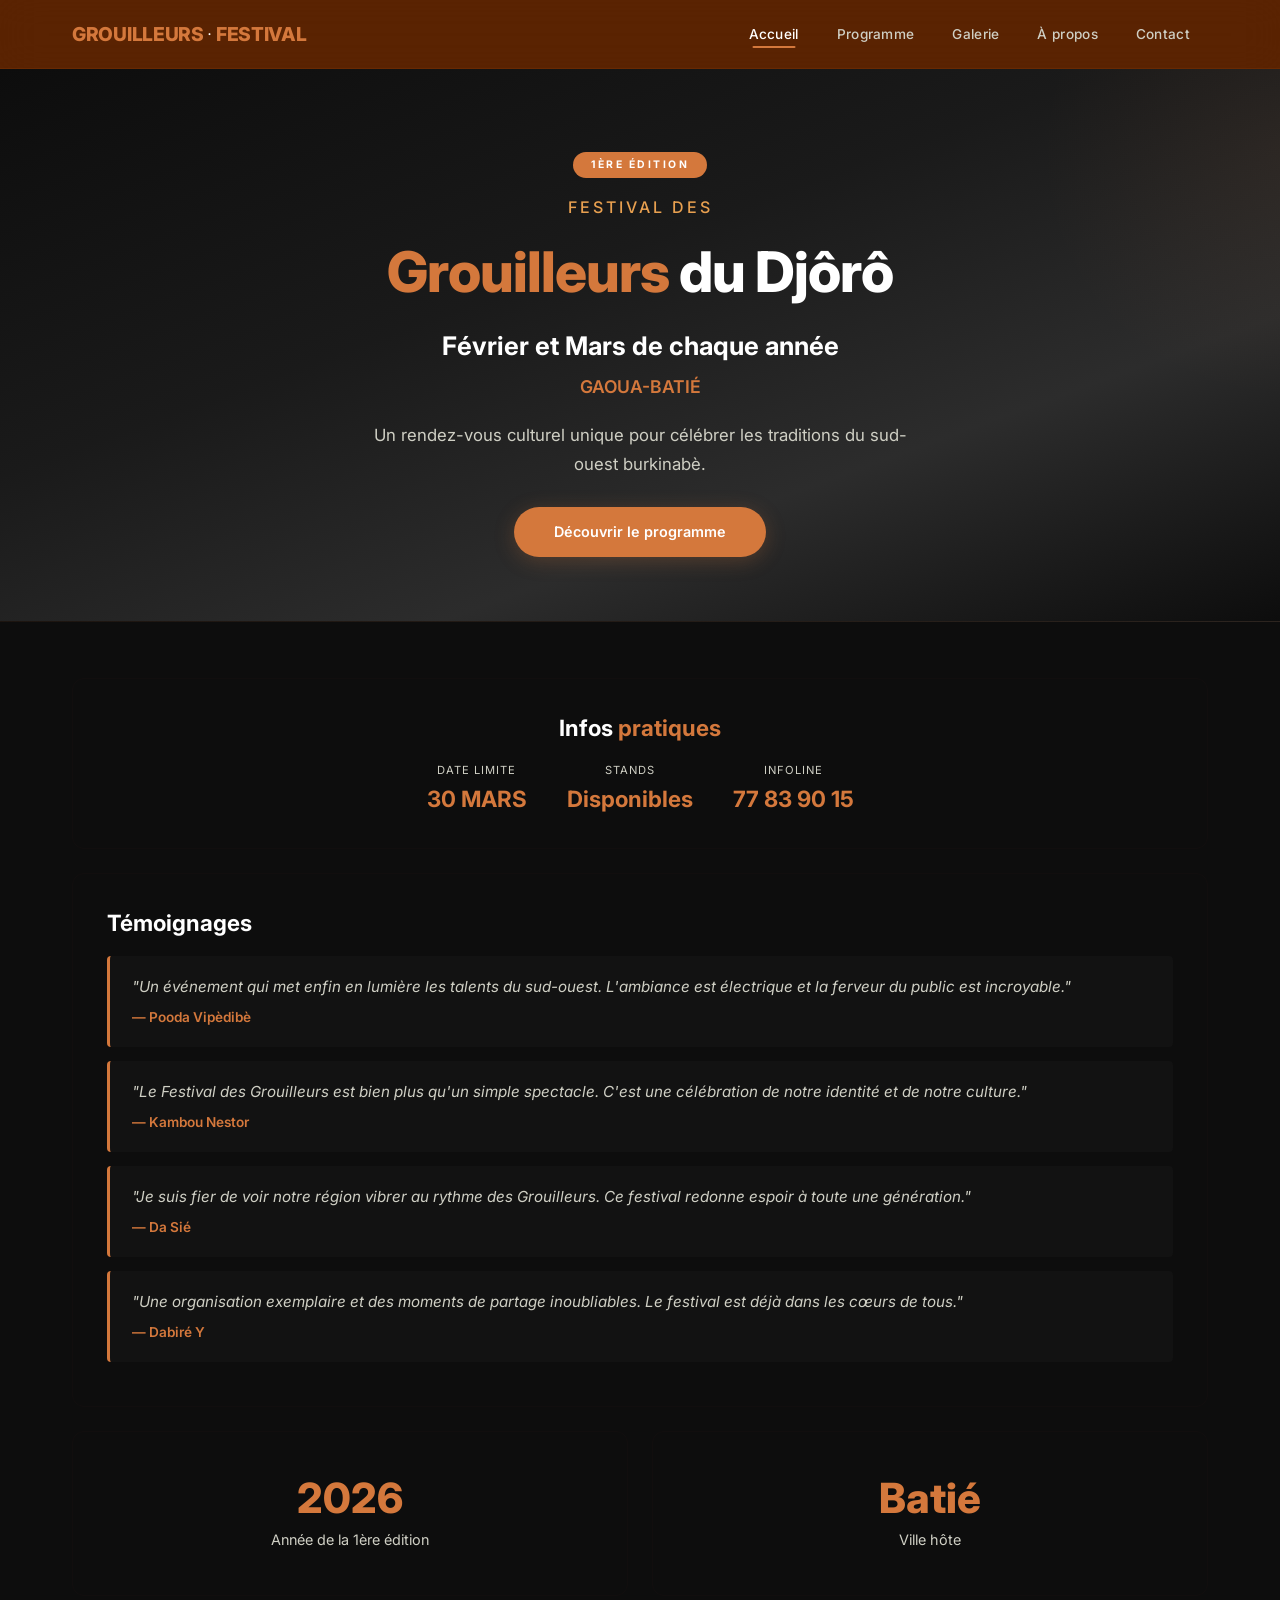
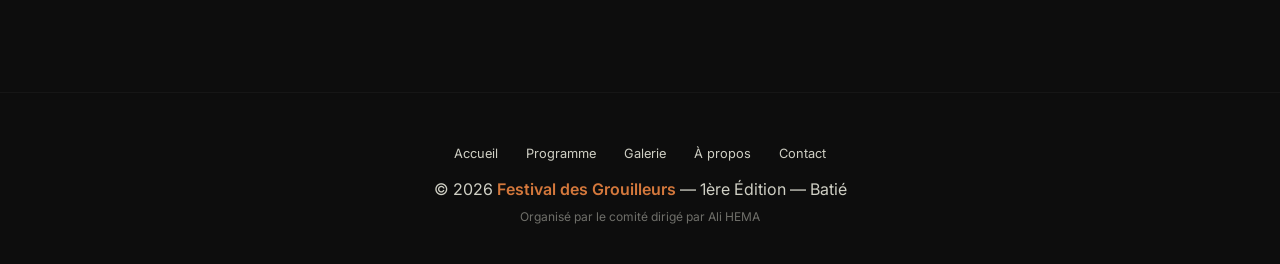
==== index.html @ dd803047 "Modify festival details in index.html Updated event details including date and location." ====
<!DOCTYPE html>
<html lang="fr">
<head>
    <meta charset="UTF-8">
    <meta name="viewport" content="width=device-width, initial-scale=1.0">
    <meta name="description" content="Festival des Grouilleurs - 1ère édition à Batié, Burkina Faso. Du 16 au 19 avril 2026.">
    <title>Festival des Grouilleurs | 1ère Édition</title>
    <link rel="stylesheet" href="style.css">
</head>
<body>

    <header>
        <nav>
            <div class="logo">GROUILLEURS <span>·</span> FESTIVAL</div>
            <ul class="nav-links">
                <li><a href="index.html" class="active">Accueil</a></li>
                <li><a href="programme.html">Programme</a></li>
                <li><a href="galerie.html">Galerie</a></li>
                <li><a href="a-propos.html">À propos</a></li>
                <li><a href="contact.html">Contact</a></li>
            </ul>
            <div class="burger">
                <div></div>
                <div></div>
                <div></div>
            </div>
        </nav>
    </header>

    <section class="hero">
        <span class="badge">1ère Édition</span>
        <p class="sous-titre">Festival des</p>
        <h1><span>Grouilleurs</span> du Djôrô</h1>
        <p class="date"> Février et Mars de chaque année</p>
        <p class="lieu"><strong>GAOUA-BATIÉ</strong></p>
        <p>Un rendez-vous culturel unique pour célébrer les traditions du sud-ouest burkinabè.</p>
        <a href="programme.html" class="btn">Découvrir le programme</a>
    </section>

    <main class="container">

        <div class="card" style="text-align: center;">
            <h2>Infos <span class="accent">pratiques</span></h2>
            <div style="display: flex; gap: 40px; justify-content: center; flex-wrap: wrap; margin-top: 12px;">
                <div>
                    <p style="font-size: 0.7rem; text-transform: uppercase; letter-spacing: 1px; color: var(--gris-texte);">Date limite</p>
                    <p style="font-size: 1.4rem; font-weight: 700; color: var(--orange);">30 MARS</p>
                </div>
                <div>
                    <p style="font-size: 0.7rem; text-transform: uppercase; letter-spacing: 1px; color: var(--gris-texte);">Stands</p>
                    <p style="font-size: 1.4rem; font-weight: 700; color: var(--orange);">Disponibles</p>
                </div>
                <div>
                    <p style="font-size: 0.7rem; text-transform: uppercase; letter-spacing: 1px; color: var(--gris-texte);">Infoline</p>
                    <p style="font-size: 1.4rem; font-weight: 700; color: var(--orange);">77 83 90 15</p>
                </div>
            </div>
        </div>

        <div class="card">
            <h2>Témoignages</h2>

            <div class="temoignage">
                <p>"Un événement qui met enfin en lumière les talents du sud-ouest. L'ambiance est électrique et la ferveur du public est incroyable."</p>
                <p class="auteur">— Pooda Vipèdibè</p>
            </div>

            <div class="temoignage">
                <p>"Le Festival des Grouilleurs est bien plus qu'un simple spectacle. C'est une célébration de notre identité et de notre culture."</p>
                <p class="auteur">— Kambou Nestor</p>
            </div>

            <div class="temoignage">
                <p>"Je suis fier de voir notre région vibrer au rythme des Grouilleurs. Ce festival redonne espoir à toute une génération."</p>
                <p class="auteur">— Da Sié</p>
            </div>

            <div class="temoignage">
                <p>"Une organisation exemplaire et des moments de partage inoubliables. Le festival est déjà dans les cœurs de tous."</p>
                <p class="auteur">— Dabiré Y</p>
            </div>
        </div>

        <div class="grid-2">
            <div class="card" style="text-align: center;">
                <div class="stat">
                    <span class="nombre">2026</span>
                    <span class="label">Année de la 1ère édition</span>
                </div>
            </div>
            <div class="card" style="text-align: center;">
                <div class="stat">
                    <span class="nombre">Batié</span>
                    <span class="label">Ville hôte</span>
                </div>
            </div>
        </div>

    </main>

    <footer>
        <div class="footer-links">
            <a href="index.html">Accueil</a>
            <a href="programme.html">Programme</a>
            <a href="galerie.html">Galerie</a>
            <a href="a-propos.html">À propos</a>
            <a href="contact.html">Contact</a>
        </div>
        <p>&copy; 2026 <span class="highlight">Festival des Grouilleurs</span> — 1ère Édition — Batié</p>
        <p style="font-size: 0.75rem; margin-top: 4px; opacity: 0.5;">Organisé par le comité dirigé par Ali HEMA</p>
    </footer>

    <script src="script.js"></script>

</body>
</html>
---- style.css ----
/* ============================================
   FESTIVAL DES GROUILLEURS - STYLE PRO
   Palette harmonieuse - Design épuré
   ============================================ */

@import url('https://fonts.googleapis.com/css2?family=Inter:opsz,wght@14..32,300;14..32,400;14..32,500;14..32,600;14..32,700;14..32,800&display=swap');

:root {
    --orange: #D4783C;
    --orange-fonce: #B8632A;
    --orange-clair: #E8A050;
    --rouge: #C0392B;
    --jaune: #E8A838;
    --noir: #0D0D0D;
    --gris-fonce: #1A1A1A;
    --gris-moyen: #2C2C2C;
    --gris-clair: #4A4A4A;
    --gris-texte: #cfcfc4;
    --blanc: #FFFFFF;
    --blanc-casse: #F5F0EB;
    --shadow: 0 4px 24px rgba(143, 48, 48, 0.12);
    --shadow-hover: 0 8px 40px rgba(0,0,0,0.20);
    --radius: 12px;
    --transition: all 0.3s cubic-bezier(0.25, 0.46, 0.45, 0.94);
}

* {
    margin: 0;
    padding: 0;
    box-sizing: border-box;
}

html {
    scroll-behavior: smooth;
}

body {
    font-family: 'Inter', -apple-system, BlinkMacSystemFont, sans-serif;
    background: var(--noir);
    color: var(--blanc);
    line-height: 1.7;
    -webkit-font-smoothing: antialiased;
}

a {
    text-decoration: none;
    color: inherit;
    transition: var(--transition);
}

img, video {
    max-width: 100%;
    height: auto;
    display: block;
}

ul {
    list-style: none;
}

/* ===== SCROLLBAR ===== */
::-webkit-scrollbar {
    width: 6px;
}
::-webkit-scrollbar-track {
    background: var(--blanc);
}
::-webkit-scrollbar-thumb {
    background: var(--orange);
    border-radius: 10px;
}
::-webkit-scrollbar-thumb:hover {
    background: var(--orange-fonce);
}

/* ============================================
   HEADER / NAVIGATION
   ============================================ */
header {
    background: rgba(97, 37, 2, 0.92);
    backdrop-filter: blur(20px);
    -webkit-backdrop-filter: blur(20px);
    border-bottom: 1px solid rgba(190, 83, 11, 0.15);
    padding: 0;
    position: sticky;
    top: 0;
    z-index: 1000;
    transition: var(--transition);
}

header.scrolled {
    background: rgba(13, 13, 13, 0.98);
    box-shadow: 0 4px 30px rgba(0,0,0,0.3);
}

nav {
    max-width: 1200px;
    margin: 0 auto;
    padding: 0 32px;
    display: flex;
    justify-content: space-between;
    align-items: center;
    height: 68px;
}

.logo {
    font-size: 1.2rem;
    font-weight: 800;
    letter-spacing: -0.3px;
    color: var(--orange);
}

.logo span {
    color: var(--blanc);
    font-weight: 300;
}

.nav-links {
    display: flex;
    gap: 2px;
    align-items: center;
    height: 100%;
}

.nav-links li a {
    font-size: 0.85rem;
    font-weight: 500;
    padding: 8px 18px;
    color: var(--gris-texte);
    border-radius: 6px;
    transition: var(--transition);
    letter-spacing: 0.3px;
    position: relative;
}

.nav-links li a::after {
    content: '';
    position: absolute;
    bottom: 2px;
    left: 50%;
    transform: translateX(-50%);
    width: 0;
    height: 2px;
    background: var(--orange);
    transition: var(--transition);
    border-radius: 2px;
}

.nav-links li a:hover {
    color: var(--blanc);
}

.nav-links li a:hover::after {
    width: 50%;
}

.nav-links li a.active {
    color: var(--blanc);
}

.nav-links li a.active::after {
    width: 50%;
}

/* ===== BURGER ===== */
.burger {
    display: none;
    flex-direction: column;
    cursor: pointer;
    padding: 4px;
}

.burger div {
    width: 24px;
    height: 2px;
    background: var(--blanc);
    margin: 3px 0;
    transition: var(--transition);
    border-radius: 2px;
}

.burger.active div:nth-child(1) {
    transform: rotate(45deg) translate(5px, 5px);
}
.burger.active div:nth-child(2) {
    opacity: 0;
    transform: scaleX(0);
}
.burger.active div:nth-child(3) {
    transform: rotate(-45deg) translate(5px, -5px);
}

/* ============================================
   HERO BANNER
   ============================================ */
.hero {
    background: linear-gradient(160deg, var(--noir) 0%, var(--gris-fonce) 40%, var(--gris-moyen) 70%, var(--noir) 100%);
    padding: 80px 32px 64px;
    text-align: center;
    border-bottom: 1px solid rgba(212, 120, 60, 0.08);
    position: relative;
    overflow: hidden;
}

.hero::before {
    content: '';
    position: absolute;
    top: -30%;
    right: -20%;
    width: 500px;
    height: 500px;
    background: radial-gradient(circle, rgba(212, 120, 60, 0.06) 0%, transparent 70%);
    border-radius: 50%;
    pointer-events: none;
}

.hero .badge {
    display: inline-block;
    background: var(--orange);
    color: var(--blanc);
    font-size: 0.65rem;
    font-weight: 700;
    letter-spacing: 2.5px;
    text-transform: uppercase;
    padding: 4px 18px;
    border-radius: 30px;
    margin-bottom: 16px;
}

.hero h1 {
    font-size: 3.5rem;
    font-weight: 800;
    letter-spacing: -1px;
    color: var(--blanc);
    margin-bottom: 4px;
}

.hero h1 span {
    color: var(--orange);
}

.hero .sous-titre {
    font-size: 1rem;
    color: var(--orange-clair);
    letter-spacing: 3px;
    font-weight: 500;
    text-transform: uppercase;
    margin-bottom: 4px;
}

.hero .date {
    font-size: 1.6rem;
    font-weight: 700;
    color: var(--blanc);
    margin-bottom: 4px;
}

.hero .lieu {
    font-size: 1.1rem;
    color: var(--gris-texte);
    margin-bottom: 20px;
}

.hero .lieu strong {
    color: var(--orange);
    font-weight: 600;
}

.hero p {
    font-size: 1.05rem;
    max-width: 560px;
    margin: 0 auto 28px;
    color: var(--gris-texte);
}

.hero .btn {
    font-size: 0.9rem;
    padding: 13px 40px;
}

/* ============================================
   BOUTONS
   ============================================ */
.btn {
    display: inline-block;
    background: var(--orange);
    color: var(--blanc);
    padding: 13px 36px;
    border-radius: 50px;
    font-weight: 600;
    font-size: 0.9rem;
    transition: var(--transition);
    border: none;
    cursor: pointer;
    box-shadow: 0 4px 20px rgba(212, 120, 60, 0.25);
}

.btn:hover {
    background: var(--orange-fonce);
    transform: translateY(-2px);
    box-shadow: 0 8px 32px rgba(212, 120, 60, 0.35);
}

.btn-outline {
    background: transparent;
    border: 2px solid var(--orange);
    color: var(--orange);
    box-shadow: none;
}

.btn-outline:hover {
    background: var(--orange);
    color: var(--blanc);
    box-shadow: 0 8px 32px rgba(212, 120, 60, 0.25);
}

/* ============================================
   CONTAINER & CARTES
   ============================================ */
.container {
    max-width: 1200px;
    margin: 0 auto;
    padding: 56px 32px;
}

.card {
    background: var(--gris);
    border: 1px solid rgba(117, 52, 52, 0.04);
    border-radius: var(--radius);
    padding: 30px 34px;
    margin-bottom: 24px;
    transition: var(--transition);
}

.card:hover {
    border-color: rgba(192, 188, 185, 0.15);
    box-shadow: var(--shadow-hover);
    transform: translateY(-2px);
}

.card h2 {
    font-size: 1.4rem;
    font-weight: 700;
    color: var(--blanc);
    margin-bottom: 14px;
}

.card h2 .accent {
    color: var(--orange);
}

.card h3 {
    font-size: 1.1rem;
    font-weight: 600;
    color: var(--blanc);
    margin-bottom: 8px;
}

.card p {
    color: var(--gris-texte);
}

.card ul li {
    padding: 5px 0;
    color: var(--gris-texte);
    border-bottom: 1px solid rgba(255,255,255,0.03);
}

.card ul li:last-child {
    border-bottom: none;
}

/* ============================================
   GRILLES
   ============================================ */
.grid-2 {
    display: grid;
    grid-template-columns: repeat(2, 1fr);
    gap: 24px;
}

.grid-3 {
    display: grid;
    grid-template-columns: repeat(3, 1fr);
    gap: 24px;
}

/* ============================================
   MÉDIAS
   ============================================ */
.media-card {
    background: var(--gris-moyen);
    border-radius: var(--radius);
    overflow: hidden;
    border: 1px solid rgba(255,255,255,0.04);
    transition: var(--transition);
}

.media-card:hover {
    transform: translateY(-4px);
    border-color: rgba(212, 120, 60, 0.2);
    box-shadow: var(--shadow-hover);
}

.media-card img,
.media-card video {
    width: 100%;
    height: 210px;
    object-fit: cover;
}

.media-card .caption {
    padding: 12px 16px;
    font-size: 0.85rem;
    color: var(--gris-texte);
    text-align: center;
    background: var(--gris-fonce);
}

/* ============================================
   TÉMOIGNAGES
   ============================================ */
.temoignage {
    background: rgba(255,255,255,0.02);
    border-left: 3px solid var(--orange);
    padding: 18px 22px;
    border-radius: 4px;
    margin: 14px 0;
    transition: var(--transition);
}

.temoignage:hover {
    background: rgba(255,255,255,0.04);
}

.temoignage p {
    font-style: italic;
    font-size: 0.95rem;
    color: var(--gris-texte);
}

.temoignage .auteur {
    color: var(--orange);
    font-weight: 600;
    margin-top: 6px;
    font-style: normal;
    font-size: 0.85rem;
}

/* ============================================
   FORMULAIRE
   ============================================ */
.form-group {
    margin-bottom: 16px;
}

.form-group label {
    display: block;
    font-weight: 500;
    margin-bottom: 4px;
    color: var(--blanc);
    font-size: 0.85rem;
}

.form-group input,
.form-group textarea {
    width: 100%;
    padding: 11px 16px;
    background: rgba(255,255,255,0.04);
    border: 1px solid rgba(255,255,255,0.06);
    border-radius: 8px;
    color: var(--blanc);
    font-size: 0.9rem;
    transition: var(--transition);
    font-family: inherit;
}

.form-group input::placeholder,
.form-group textarea::placeholder {
    color: var(--gris-texte);
}

.form-group input:focus,
.form-group textarea:focus {
    outline: none;
    border-color: var(--orange);
    background: rgba(255,255,255,0.06);
    box-shadow: 0 0 0 3px rgba(212, 120, 60, 0.08);
}

.form-group textarea {
    min-height: 110px;
    resize: vertical;
}

/* ============================================
   STATS
   ============================================ */
.stat {
    text-align: center;
    padding: 12px;
}

.stat .nombre {
    font-size: 2.6rem;
    font-weight: 800;
    color: var(--orange);
    display: block;
    line-height: 1.2;
}

.stat .label {
    font-size: 0.9rem;
    color: var(--gris-texte);
    margin-top: 4px;
    display: block;
}

/* ============================================
   FOOTER
   ============================================ */
footer {
    background: var(--noir);
    border-top: 1px solid rgba(255,255,255,0.04);
    text-align: center;
    padding: 36px 32px;
    color: var(--gris-texte);
    margin-top: 16px;
}

footer .highlight {
    color: var(--orange);
    font-weight: 600;
}

footer .footer-links {
    display: flex;
    justify-content: center;
    gap: 28px;
    margin: 14px 0 12px;
    flex-wrap: wrap;
}

footer .footer-links a {
    font-size: 0.8rem;
    color: var(--gris-texte);
    transition: var(--transition);
}

footer .footer-links a:hover {
    color: var(--orange);
}

/* ============================================
   RESPONSIVE
   ============================================ */

@media (max-width: 1024px) {
    .hero h1 {
        font-size: 2.8rem;
    }
}

@media (max-width: 900px) {
    .grid-2,
    .grid-3 {
        grid-template-columns: 1fr;
    }

    .nav-links {
        display: none;
        width: 100%;
        flex-direction: column;
        align-items: stretch;
        gap: 2px;
        padding: 14px 0 8px;
        border-top: 1px solid rgba(255,255,255,0.04);
        margin-top: 8px;
    }

    .nav-links.active {
        display: flex;
    }

    .nav-links li a {
        display: block;
        padding: 10px 16px;
        text-align: center;
        border-radius: 6px;
        font-size: 0.9rem;
    }

    .nav-links li a::after {
        display: none;
    }

    .nav-links li a.active {
        background: var(--orange);
        color: var(--blanc);
    }

    .nav-links li a:hover {
        background: rgba(255,255,255,0.04);
    }

    .burger {
        display: flex;
    }

    .hero {
        padding: 50px 20px 40px;
    }

    .hero h1 {
        font-size: 2.2rem;
    }

    .hero .date {
        font-size: 1.3rem;
    }

    .hero p {
        font-size: 0.95rem;
    }

    .card {
        padding: 22px 18px;
    }

    .card h2 {
        font-size: 1.2rem;
    }

    .media-card img,
    .media-card video {
        height: 170px;
    }

    .stat .nombre {
        font-size: 2rem;
    }

    footer .footer-links {
        gap: 16px;
    }
}

@media (max-width: 480px) {
    nav {
        padding: 0 16px;
        height: 56px;
    }

    .logo {
        font-size: 1rem;
    }

    .hero h1 {
        font-size: 1.8rem;
        letter-spacing: -0.5px;
    }

    .hero .date {
        font-size: 1.1rem;
    }

    .hero .sous-titre {
        font-size: 0.75rem;
        letter-spacing: 2px;
    }

    .hero .lieu {
        font-size: 0.95rem;
    }

    .hero p {
        font-size: 0.85rem;
    }

    .container {
        padding: 24px 14px;
    }

    .card {
        padding: 16px 14px;
    }

    .card h2 {
        font-size: 1rem;
    }

    .media-card img,
    .media-card video {
        height: 130px;
    }

    .btn {
        padding: 10px 24px;
        font-size: 0.8rem;
    }

    .stat .nombre {
        font-size: 1.6rem;
    }

    .hero .btn {
        padding: 11px 24px;
        font-size: 0.8rem;
    }
}

/* ============================================
   ANIMATIONS
   ============================================ */
@keyframes fadeInUp {
    from {
        opacity: 0;
        transform: translateY(24px);
    }
    to {
        opacity: 1;
        transform: translateY(0);
    }
}

.hero .badge,
.hero .sous-titre,
.hero h1,
.hero .date,
.hero .lieu,
.hero p,
.hero .btn {
    opacity: 0;
    animation: fadeInUp 0.6s ease forwards;
}

.hero .badge { animation-delay: 0.05s; }
.hero .sous-titre { animation-delay: 0.1s; }
.hero h1 { animation-delay: 0.2s; }
.hero .date { animation-delay: 0.3s; }
.hero .lieu { animation-delay: 0.4s; }
.hero p { animation-delay: 0.5s; }
.hero .btn { animation-delay: 0.6s; }
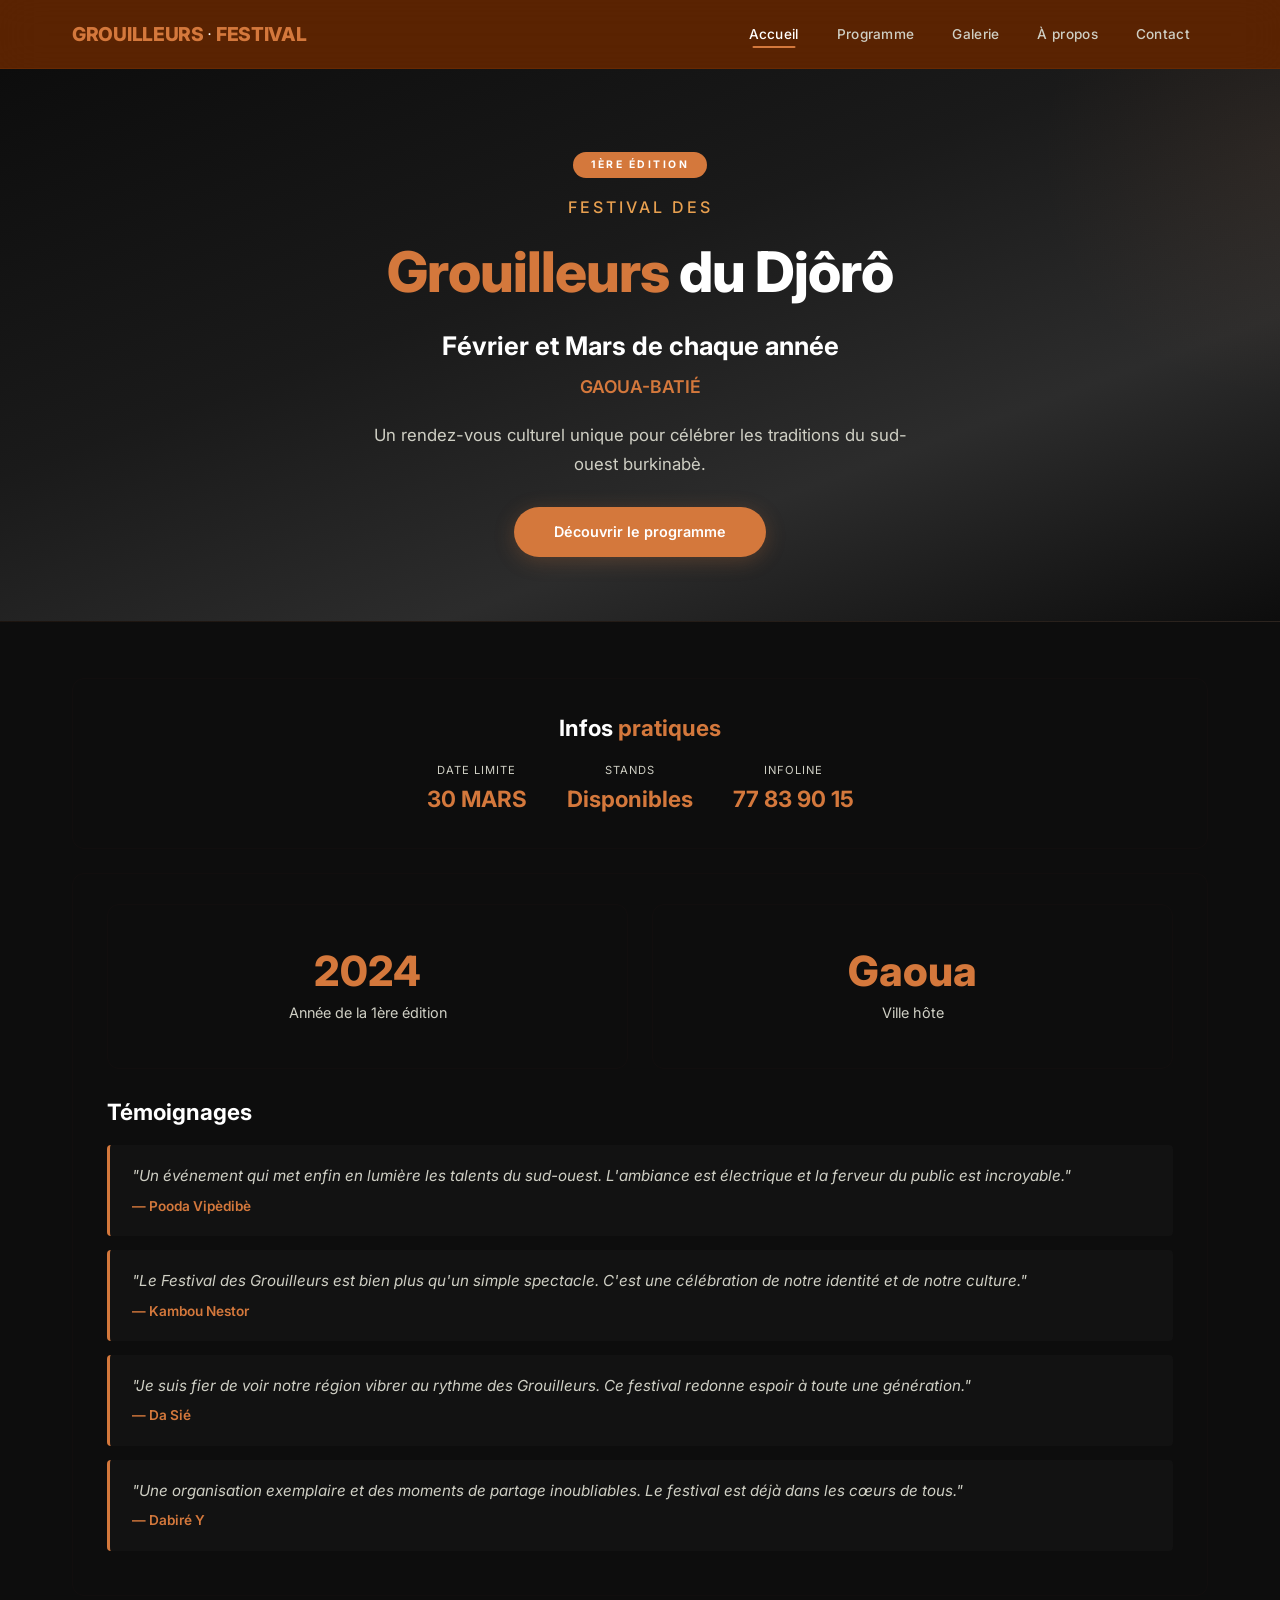
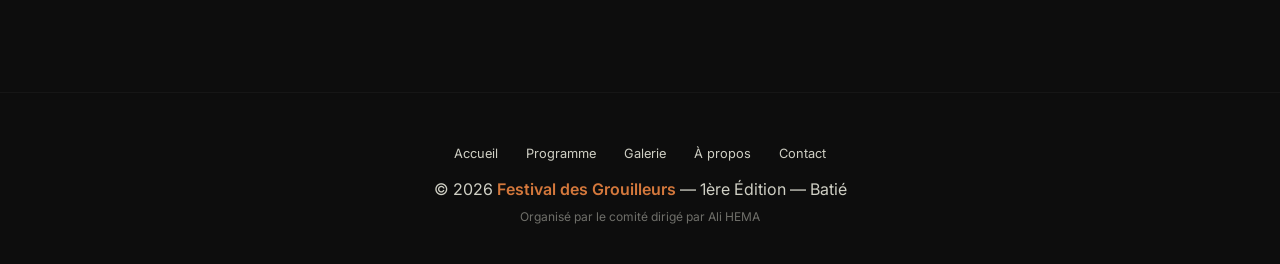
==== commit ff2f7102: "Update index.html" ====
--- a/index.html
+++ b/index.html
@@ -58,6 +58,21 @@
         </div>
 
         <div class="card">
+             <div class="grid-2">
+            <div class="card" style="text-align: center;">
+                <div class="stat">
+                    <span class="nombre">2024</span>
+                    <span class="label">Année de la 1ère édition</span>
+                </div>
+            </div>
+            <div class="card" style="text-align: center;">
+                <div class="stat">
+                    <span class="nombre">Gaoua</span>
+                    <span class="label">Ville hôte</span>
+                </div>
+            </div>
+        </div>
+
             <h2>Témoignages</h2>
 
             <div class="temoignage">
@@ -81,21 +96,7 @@
             </div>
         </div>
 
-        <div class="grid-2">
-            <div class="card" style="text-align: center;">
-                <div class="stat">
-                    <span class="nombre">2026</span>
-                    <span class="label">Année de la 1ère édition</span>
-                </div>
-            </div>
-            <div class="card" style="text-align: center;">
-                <div class="stat">
-                    <span class="nombre">Batié</span>
-                    <span class="label">Ville hôte</span>
-                </div>
-            </div>
-        </div>
-
+       
     </main>
 
     <footer>
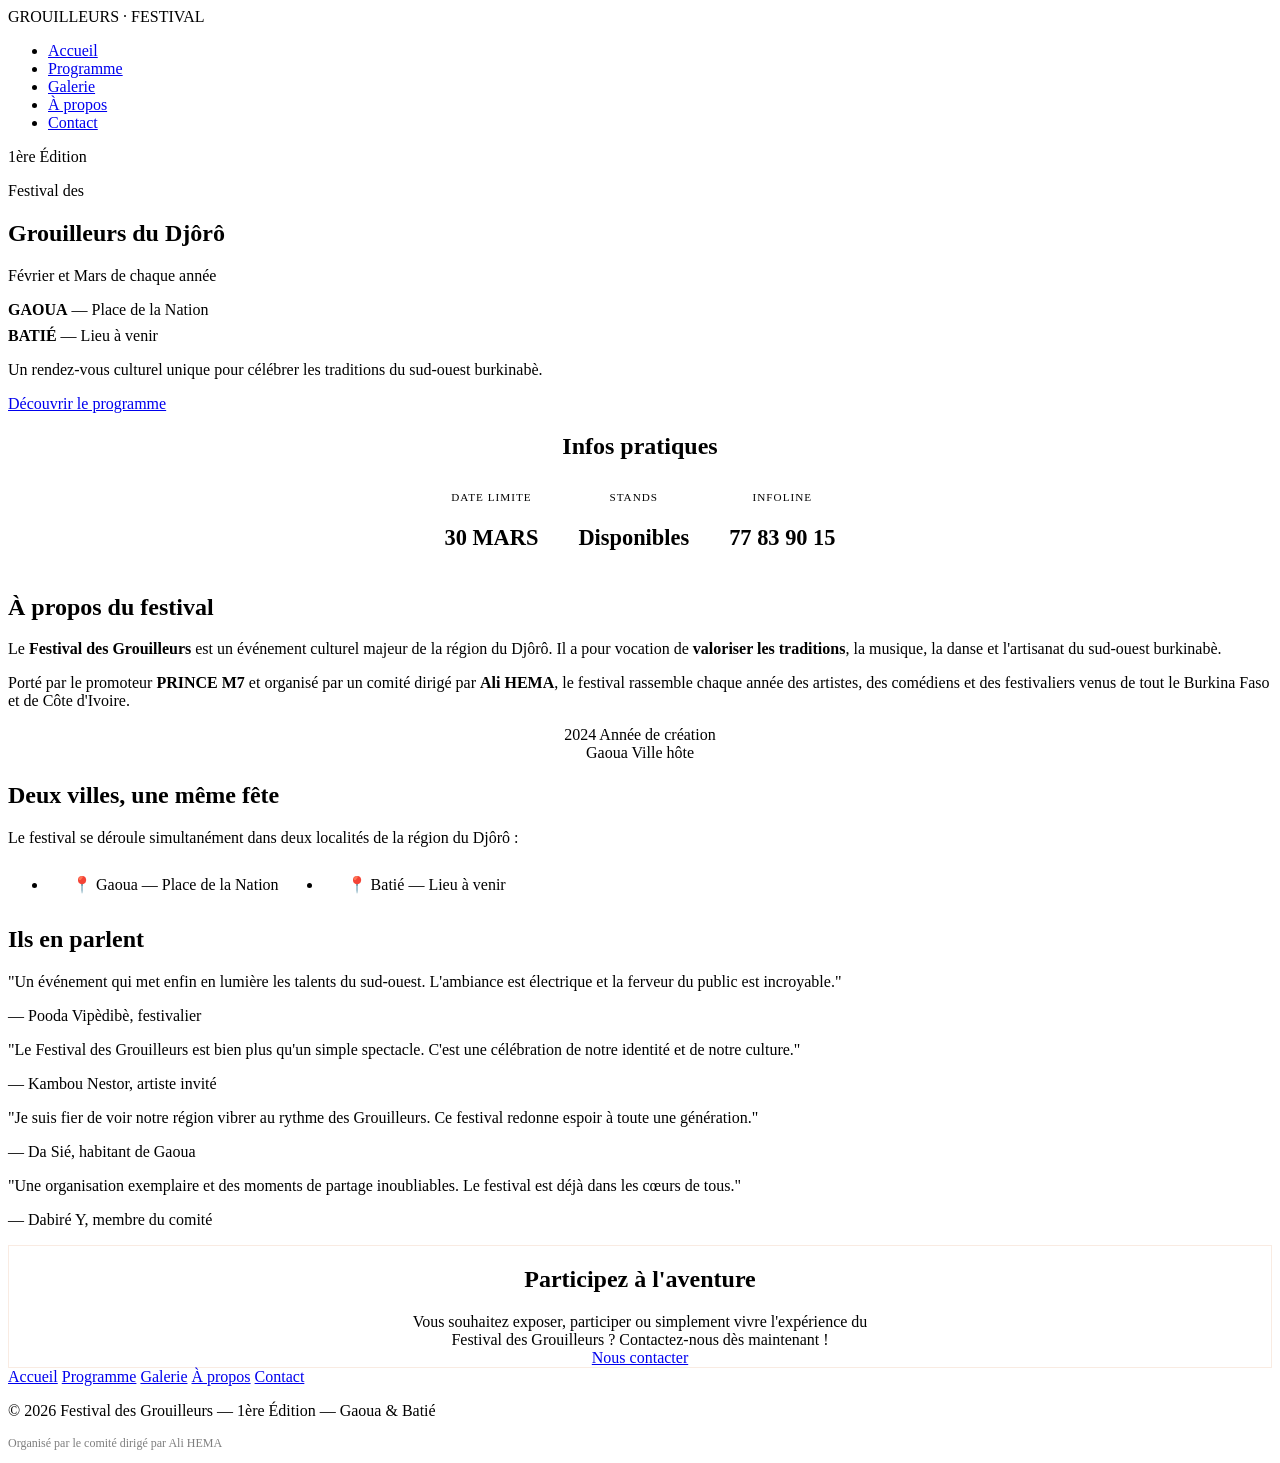
==== commit cd64e27a: "Update index.html" ====
--- a/index.html
+++ b/index.html
@@ -3,12 +3,13 @@
 <head>
     <meta charset="UTF-8">
     <meta name="viewport" content="width=device-width, initial-scale=1.0">
-    <meta name="description" content="Festival des Grouilleurs - 1ère édition à Batié, Burkina Faso. Du 16 au 19 avril 2026.">
+    <meta name="description" content="Festival des Grouilleurs - 1ère édition à Gaoua et Batié, Burkina Faso. Un événement culturel unique pour célébrer les traditions du sud-ouest burkinabè.">
     <title>Festival des Grouilleurs | 1ère Édition</title>
-    <link rel="stylesheet" href="style.css">
+    <link rel="stylesheet" href="css/style.css">
 </head>
 <body>
 
+    <!-- ===== HEADER ===== -->
     <header>
         <nav>
             <div class="logo">GROUILLEURS <span>·</span> FESTIVAL</div>
@@ -27,18 +28,22 @@
         </nav>
     </header>
 
+    <!-- ===== HERO ===== -->
     <section class="hero">
         <span class="badge">1ère Édition</span>
         <p class="sous-titre">Festival des</p>
         <h1><span>Grouilleurs</span> du Djôrô</h1>
-        <p class="date"> Février et Mars de chaque année</p>
-        <p class="lieu"><strong>GAOUA-BATIÉ</strong></p>
+        <p class="date">Février et Mars de chaque année</p>
+        <p class="lieu"><strong>GAOUA</strong> — Place de la Nation</p>
+        <p class="lieu" style="margin-top: -8px;"><strong>BATIÉ</strong> — Lieu à venir</p>
         <p>Un rendez-vous culturel unique pour célébrer les traditions du sud-ouest burkinabè.</p>
         <a href="programme.html" class="btn">Découvrir le programme</a>
     </section>
 
+    <!-- ===== CONTENU PRINCIPAL ===== -->
     <main class="container">
 
+        <!-- === Infos pratiques === -->
         <div class="card" style="text-align: center;">
             <h2>Infos <span class="accent">pratiques</span></h2>
             <div style="display: flex; gap: 40px; justify-content: center; flex-wrap: wrap; margin-top: 12px;">
@@ -57,12 +62,27 @@
             </div>
         </div>
 
+        <!-- === À propos du festival === -->
         <div class="card">
-             <div class="grid-2">
+            <h2>À propos du <span class="accent">festival</span></h2>
+            <p>
+                Le <strong>Festival des Grouilleurs</strong> est un événement culturel majeur de la région du Djôrô. 
+                Il a pour vocation de <strong>valoriser les traditions</strong>, la musique, la danse et l'artisanat 
+                du sud-ouest burkinabè.
+            </p>
+            <p style="margin-top: 10px;">
+                Porté par le promoteur <strong>PRINCE M7</strong> et organisé par un comité dirigé par 
+                <strong>Ali HEMA</strong>, le festival rassemble chaque année des artistes, des comédiens 
+                et des festivaliers venus de tout le Burkina Faso et de Côte d'Ivoire.
+            </p>
+        </div>
+
+        <!-- === Chiffres clés === -->
+        <div class="grid-2">
             <div class="card" style="text-align: center;">
                 <div class="stat">
                     <span class="nombre">2024</span>
-                    <span class="label">Année de la 1ère édition</span>
+                    <span class="label">Année de création</span>
                 </div>
             </div>
             <div class="card" style="text-align: center;">
@@ -73,32 +93,58 @@
             </div>
         </div>
 
-            <h2>Témoignages</h2>
+        <!-- === Les deux villes === -->
+        <div class="card">
+            <h2>Deux villes, une <span class="accent">même fête</span></h2>
+            <p>Le festival se déroule simultanément dans deux localités de la région du Djôrô :</p>
+            <ul style="margin-top: 12px; display: flex; gap: 20px; flex-wrap: wrap;">
+                <li style="background: var(--gris-800); padding: 12px 24px; border-radius: 30px; font-weight: 500; color: var(--orange);">
+                    📍 Gaoua — Place de la Nation
+                </li>
+                <li style="background: var(--gris-800); padding: 12px 24px; border-radius: 30px; font-weight: 500; color: var(--orange);">
+                    📍 Batié — Lieu à venir
+                </li>
+            </ul>
+        </div>
+
+        <!-- === Témoignages === -->
+        <div class="card">
+            <h2>Ils en <span class="accent">parlent</span></h2>
 
             <div class="temoignage">
                 <p>"Un événement qui met enfin en lumière les talents du sud-ouest. L'ambiance est électrique et la ferveur du public est incroyable."</p>
-                <p class="auteur">— Pooda Vipèdibè</p>
+                <p class="auteur">— Pooda Vipèdibè, festivalier</p>
             </div>
 
             <div class="temoignage">
                 <p>"Le Festival des Grouilleurs est bien plus qu'un simple spectacle. C'est une célébration de notre identité et de notre culture."</p>
-                <p class="auteur">— Kambou Nestor</p>
+                <p class="auteur">— Kambou Nestor, artiste invité</p>
             </div>
 
             <div class="temoignage">
                 <p>"Je suis fier de voir notre région vibrer au rythme des Grouilleurs. Ce festival redonne espoir à toute une génération."</p>
-                <p class="auteur">— Da Sié</p>
+                <p class="auteur">— Da Sié, habitant de Gaoua</p>
             </div>
 
             <div class="temoignage">
                 <p>"Une organisation exemplaire et des moments de partage inoubliables. Le festival est déjà dans les cœurs de tous."</p>
-                <p class="auteur">— Dabiré Y</p>
+                <p class="auteur">— Dabiré Y, membre du comité</p>
             </div>
         </div>
 
-       
+        <!-- === Appel à l'action === -->
+        <div class="card" style="text-align: center; border: 1px solid rgba(212, 120, 60, 0.15);">
+            <h2>Participez à <span class="accent">l'aventure</span></h2>
+            <p style="max-width: 500px; margin: 0 auto;">
+                Vous souhaitez exposer, participer ou simplement vivre l'expérience du Festival des Grouilleurs ?
+                Contactez-nous dès maintenant !
+            </p>
+            <a href="contact.html" class="btn" style="margin-top: 16px;">Nous contacter</a>
+        </div>
+
     </main>
 
+    <!-- ===== FOOTER ===== -->
     <footer>
         <div class="footer-links">
             <a href="index.html">Accueil</a>
@@ -107,11 +153,11 @@
             <a href="a-propos.html">À propos</a>
             <a href="contact.html">Contact</a>
         </div>
-        <p>&copy; 2026 <span class="highlight">Festival des Grouilleurs</span> — 1ère Édition — Batié</p>
+        <p>&copy; 2026 <span class="highlight">Festival des Grouilleurs</span> — 1ère Édition — Gaoua & Batié</p>
         <p style="font-size: 0.75rem; margin-top: 4px; opacity: 0.5;">Organisé par le comité dirigé par Ali HEMA</p>
     </footer>
 
-    <script src="script.js"></script>
+    <script src="js/script.js"></script>
 
 </body>
 </html>
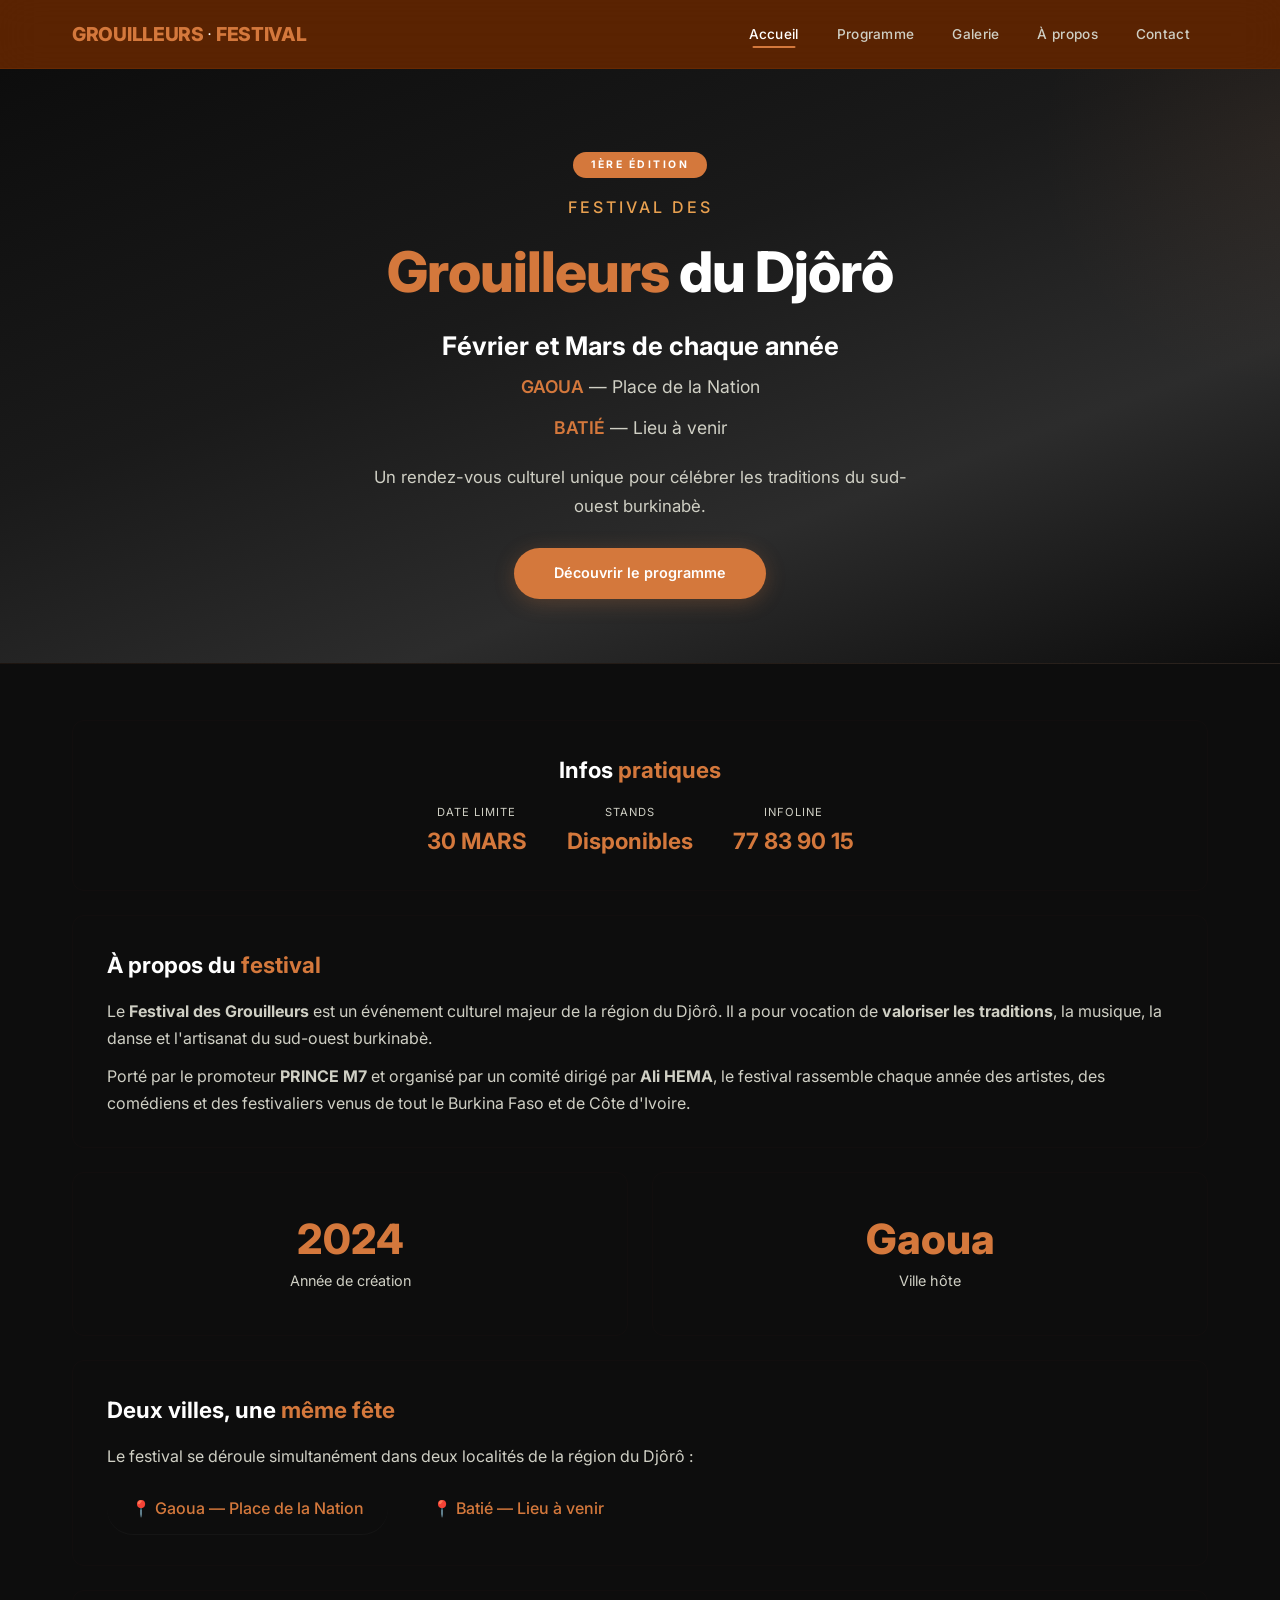
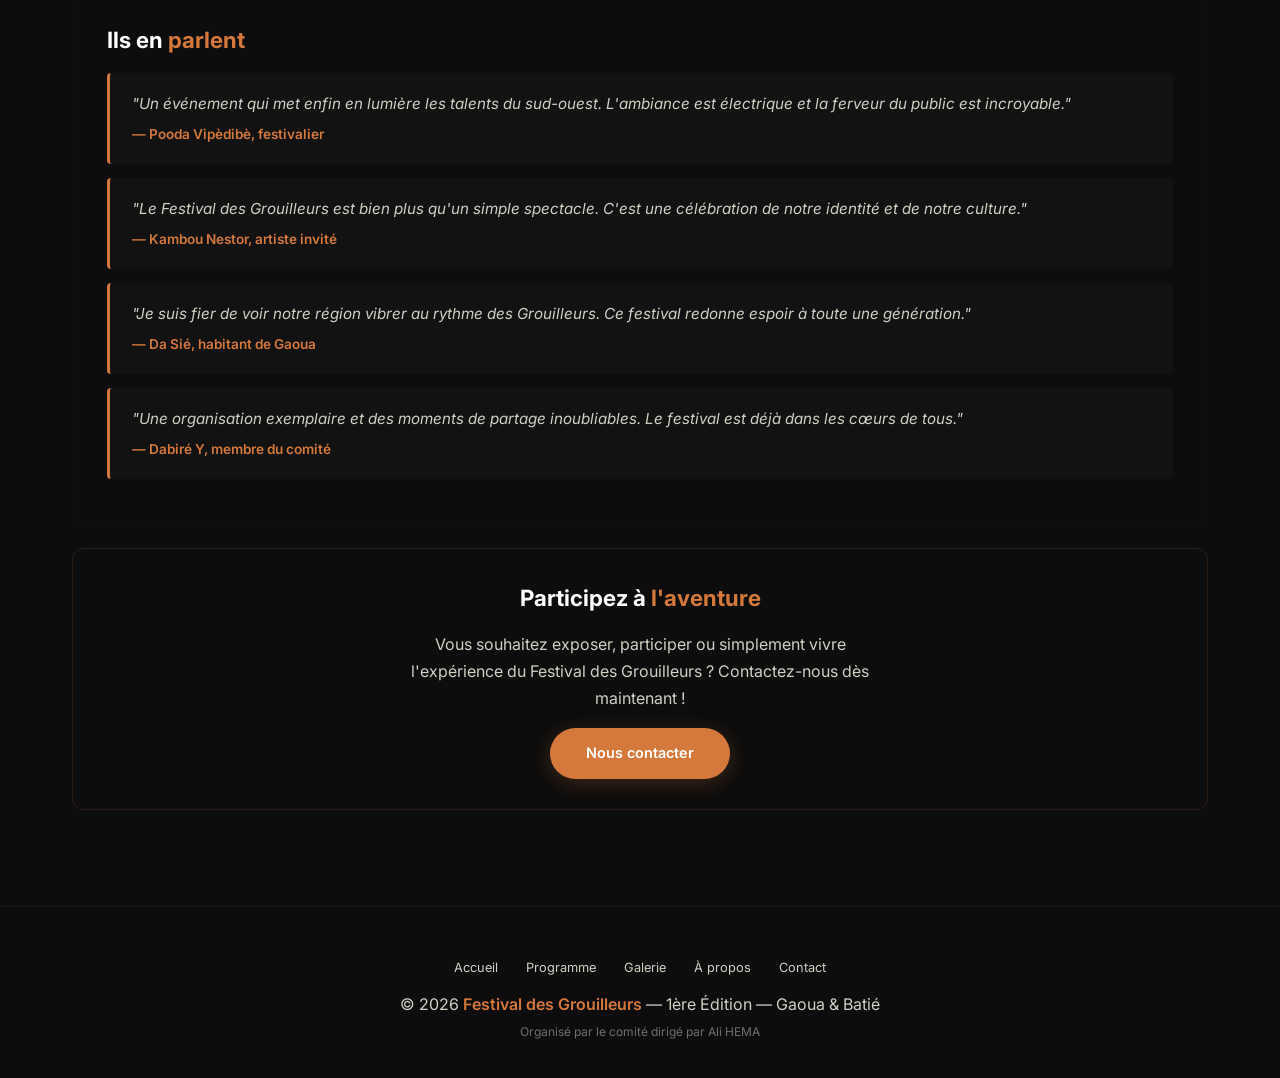
==== commit 9f265581: "Update index.html" ====
--- a/index.html
+++ b/index.html
@@ -5,7 +5,7 @@
     <meta name="viewport" content="width=device-width, initial-scale=1.0">
     <meta name="description" content="Festival des Grouilleurs - 1ère édition à Gaoua et Batié, Burkina Faso. Un événement culturel unique pour célébrer les traditions du sud-ouest burkinabè.">
     <title>Festival des Grouilleurs | 1ère Édition</title>
-    <link rel="stylesheet" href="css/style.css">
+    <link rel="stylesheet" href="style.css">
 </head>
 <body>
 
@@ -157,7 +157,7 @@
         <p style="font-size: 0.75rem; margin-top: 4px; opacity: 0.5;">Organisé par le comité dirigé par Ali HEMA</p>
     </footer>
 
-    <script src="js/script.js"></script>
+    <script src="script.js"></script>
 
 </body>
 </html>
--- a/style.css
+++ b/style.css
@@ -0,0 +1,743 @@
+/* ============================================
+   FESTIVAL DES GROUILLEURS - STYLE PRO
+   Palette harmonieuse - Design épuré
+   ============================================ */
+
+@import url('https://fonts.googleapis.com/css2?family=Inter:opsz,wght@14..32,300;14..32,400;14..32,500;14..32,600;14..32,700;14..32,800&display=swap');
+
+:root {
+    --orange: #D4783C;
+    --orange-fonce: #B8632A;
+    --orange-clair: #E8A050;
+    --rouge: #C0392B;
+    --jaune: #E8A838;
+    --noir: #0D0D0D;
+    --gris-fonce: #1A1A1A;
+    --gris-moyen: #2C2C2C;
+    --gris-clair: #4A4A4A;
+    --gris-texte: #cfcfc4;
+    --blanc: #FFFFFF;
+    --blanc-casse: #F5F0EB;
+    --shadow: 0 4px 24px rgba(143, 48, 48, 0.12);
+    --shadow-hover: 0 8px 40px rgba(0,0,0,0.20);
+    --radius: 12px;
+    --transition: all 0.3s cubic-bezier(0.25, 0.46, 0.45, 0.94);
+}
+
+* {
+    margin: 0;
+    padding: 0;
+    box-sizing: border-box;
+}
+
+html {
+    scroll-behavior: smooth;
+}
+
+body {
+    font-family: 'Inter', -apple-system, BlinkMacSystemFont, sans-serif;
+    background: var(--noir);
+    color: var(--blanc);
+    line-height: 1.7;
+    -webkit-font-smoothing: antialiased;
+}
+
+a {
+    text-decoration: none;
+    color: inherit;
+    transition: var(--transition);
+}
+
+img, video {
+    max-width: 100%;
+    height: auto;
+    display: block;
+}
+
+ul {
+    list-style: none;
+}
+
+/* ===== SCROLLBAR ===== */
+::-webkit-scrollbar {
+    width: 6px;
+}
+::-webkit-scrollbar-track {
+    background: var(--blanc);
+}
+::-webkit-scrollbar-thumb {
+    background: var(--orange);
+    border-radius: 10px;
+}
+::-webkit-scrollbar-thumb:hover {
+    background: var(--orange-fonce);
+}
+
+/* ============================================
+   HEADER / NAVIGATION
+   ============================================ */
+header {
+    background: rgba(97, 37, 2, 0.92);
+    backdrop-filter: blur(20px);
+    -webkit-backdrop-filter: blur(20px);
+    border-bottom: 1px solid rgba(190, 83, 11, 0.15);
+    padding: 0;
+    position: sticky;
+    top: 0;
+    z-index: 1000;
+    transition: var(--transition);
+}
+
+header.scrolled {
+    background: rgba(13, 13, 13, 0.98);
+    box-shadow: 0 4px 30px rgba(0,0,0,0.3);
+}
+
+nav {
+    max-width: 1200px;
+    margin: 0 auto;
+    padding: 0 32px;
+    display: flex;
+    justify-content: space-between;
+    align-items: center;
+    height: 68px;
+}
+
+.logo {
+    font-size: 1.2rem;
+    font-weight: 800;
+    letter-spacing: -0.3px;
+    color: var(--orange);
+}
+
+.logo span {
+    color: var(--blanc);
+    font-weight: 300;
+}
+
+.nav-links {
+    display: flex;
+    gap: 2px;
+    align-items: center;
+    height: 100%;
+}
+
+.nav-links li a {
+    font-size: 0.85rem;
+    font-weight: 500;
+    padding: 8px 18px;
+    color: var(--gris-texte);
+    border-radius: 6px;
+    transition: var(--transition);
+    letter-spacing: 0.3px;
+    position: relative;
+}
+
+.nav-links li a::after {
+    content: '';
+    position: absolute;
+    bottom: 2px;
+    left: 50%;
+    transform: translateX(-50%);
+    width: 0;
+    height: 2px;
+    background: var(--orange);
+    transition: var(--transition);
+    border-radius: 2px;
+}
+
+.nav-links li a:hover {
+    color: var(--blanc);
+}
+
+.nav-links li a:hover::after {
+    width: 50%;
+}
+
+.nav-links li a.active {
+    color: var(--blanc);
+}
+
+.nav-links li a.active::after {
+    width: 50%;
+}
+
+/* ===== BURGER ===== */
+.burger {
+    display: none;
+    flex-direction: column;
+    cursor: pointer;
+    padding: 4px;
+}
+
+.burger div {
+    width: 24px;
+    height: 2px;
+    background: var(--blanc);
+    margin: 3px 0;
+    transition: var(--transition);
+    border-radius: 2px;
+}
+
+.burger.active div:nth-child(1) {
+    transform: rotate(45deg) translate(5px, 5px);
+}
+.burger.active div:nth-child(2) {
+    opacity: 0;
+    transform: scaleX(0);
+}
+.burger.active div:nth-child(3) {
+    transform: rotate(-45deg) translate(5px, -5px);
+}
+
+/* ============================================
+   HERO BANNER
+   ============================================ */
+.hero {
+    background: linear-gradient(160deg, var(--noir) 0%, var(--gris-fonce) 40%, var(--gris-moyen) 70%, var(--noir) 100%);
+    padding: 80px 32px 64px;
+    text-align: center;
+    border-bottom: 1px solid rgba(212, 120, 60, 0.08);
+    position: relative;
+    overflow: hidden;
+}
+
+.hero::before {
+    content: '';
+    position: absolute;
+    top: -30%;
+    right: -20%;
+    width: 500px;
+    height: 500px;
+    background: radial-gradient(circle, rgba(212, 120, 60, 0.06) 0%, transparent 70%);
+    border-radius: 50%;
+    pointer-events: none;
+}
+
+.hero .badge {
+    display: inline-block;
+    background: var(--orange);
+    color: var(--blanc);
+    font-size: 0.65rem;
+    font-weight: 700;
+    letter-spacing: 2.5px;
+    text-transform: uppercase;
+    padding: 4px 18px;
+    border-radius: 30px;
+    margin-bottom: 16px;
+}
+
+.hero h1 {
+    font-size: 3.5rem;
+    font-weight: 800;
+    letter-spacing: -1px;
+    color: var(--blanc);
+    margin-bottom: 4px;
+}
+
+.hero h1 span {
+    color: var(--orange);
+}
+
+.hero .sous-titre {
+    font-size: 1rem;
+    color: var(--orange-clair);
+    letter-spacing: 3px;
+    font-weight: 500;
+    text-transform: uppercase;
+    margin-bottom: 4px;
+}
+
+.hero .date {
+    font-size: 1.6rem;
+    font-weight: 700;
+    color: var(--blanc);
+    margin-bottom: 4px;
+}
+
+.hero .lieu {
+    font-size: 1.1rem;
+    color: var(--gris-texte);
+    margin-bottom: 20px;
+}
+
+.hero .lieu strong {
+    color: var(--orange);
+    font-weight: 600;
+}
+
+.hero p {
+    font-size: 1.05rem;
+    max-width: 560px;
+    margin: 0 auto 28px;
+    color: var(--gris-texte);
+}
+
+.hero .btn {
+    font-size: 0.9rem;
+    padding: 13px 40px;
+}
+
+/* ============================================
+   BOUTONS
+   ============================================ */
+.btn {
+    display: inline-block;
+    background: var(--orange);
+    color: var(--blanc);
+    padding: 13px 36px;
+    border-radius: 50px;
+    font-weight: 600;
+    font-size: 0.9rem;
+    transition: var(--transition);
+    border: none;
+    cursor: pointer;
+    box-shadow: 0 4px 20px rgba(212, 120, 60, 0.25);
+}
+
+.btn:hover {
+    background: var(--orange-fonce);
+    transform: translateY(-2px);
+    box-shadow: 0 8px 32px rgba(212, 120, 60, 0.35);
+}
+
+.btn-outline {
+    background: transparent;
+    border: 2px solid var(--orange);
+    color: var(--orange);
+    box-shadow: none;
+}
+
+.btn-outline:hover {
+    background: var(--orange);
+    color: var(--blanc);
+    box-shadow: 0 8px 32px rgba(212, 120, 60, 0.25);
+}
+
+/* ============================================
+   CONTAINER & CARTES
+   ============================================ */
+.container {
+    max-width: 1200px;
+    margin: 0 auto;
+    padding: 56px 32px;
+}
+
+.card {
+    background: var(--gris);
+    border: 1px solid rgba(117, 52, 52, 0.04);
+    border-radius: var(--radius);
+    padding: 30px 34px;
+    margin-bottom: 24px;
+    transition: var(--transition);
+}
+
+.card:hover {
+    border-color: rgba(192, 188, 185, 0.15);
+    box-shadow: var(--shadow-hover);
+    transform: translateY(-2px);
+}
+
+.card h2 {
+    font-size: 1.4rem;
+    font-weight: 700;
+    color: var(--blanc);
+    margin-bottom: 14px;
+}
+
+.card h2 .accent {
+    color: var(--orange);
+}
+
+.card h3 {
+    font-size: 1.1rem;
+    font-weight: 600;
+    color: var(--blanc);
+    margin-bottom: 8px;
+}
+
+.card p {
+    color: var(--gris-texte);
+}
+
+.card ul li {
+    padding: 5px 0;
+    color: var(--gris-texte);
+    border-bottom: 1px solid rgba(255,255,255,0.03);
+}
+
+.card ul li:last-child {
+    border-bottom: none;
+}
+
+/* ============================================
+   GRILLES
+   ============================================ */
+.grid-2 {
+    display: grid;
+    grid-template-columns: repeat(2, 1fr);
+    gap: 24px;
+}
+
+.grid-3 {
+    display: grid;
+    grid-template-columns: repeat(3, 1fr);
+    gap: 24px;
+}
+
+/* ============================================
+   MÉDIAS
+   ============================================ */
+.media-card {
+    background: var(--gris-moyen);
+    border-radius: var(--radius);
+    overflow: hidden;
+    border: 1px solid rgba(255,255,255,0.04);
+    transition: var(--transition);
+}
+
+.media-card:hover {
+    transform: translateY(-4px);
+    border-color: rgba(212, 120, 60, 0.2);
+    box-shadow: var(--shadow-hover);
+}
+
+.media-card img,
+.media-card video {
+    width: 100%;
+    height: 210px;
+    object-fit: cover;
+}
+
+.media-card .caption {
+    padding: 12px 16px;
+    font-size: 0.85rem;
+    color: var(--gris-texte);
+    text-align: center;
+    background: var(--gris-fonce);
+}
+
+/* ============================================
+   TÉMOIGNAGES
+   ============================================ */
+.temoignage {
+    background: rgba(255,255,255,0.02);
+    border-left: 3px solid var(--orange);
+    padding: 18px 22px;
+    border-radius: 4px;
+    margin: 14px 0;
+    transition: var(--transition);
+}
+
+.temoignage:hover {
+    background: rgba(255,255,255,0.04);
+}
+
+.temoignage p {
+    font-style: italic;
+    font-size: 0.95rem;
+    color: var(--gris-texte);
+}
+
+.temoignage .auteur {
+    color: var(--orange);
+    font-weight: 600;
+    margin-top: 6px;
+    font-style: normal;
+    font-size: 0.85rem;
+}
+
+/* ============================================
+   FORMULAIRE
+   ============================================ */
+.form-group {
+    margin-bottom: 16px;
+}
+
+.form-group label {
+    display: block;
+    font-weight: 500;
+    margin-bottom: 4px;
+    color: var(--blanc);
+    font-size: 0.85rem;
+}
+
+.form-group input,
+.form-group textarea {
+    width: 100%;
+    padding: 11px 16px;
+    background: rgba(255,255,255,0.04);
+    border: 1px solid rgba(255,255,255,0.06);
+    border-radius: 8px;
+    color: var(--blanc);
+    font-size: 0.9rem;
+    transition: var(--transition);
+    font-family: inherit;
+}
+
+.form-group input::placeholder,
+.form-group textarea::placeholder {
+    color: var(--gris-texte);
+}
+
+.form-group input:focus,
+.form-group textarea:focus {
+    outline: none;
+    border-color: var(--orange);
+    background: rgba(255,255,255,0.06);
+    box-shadow: 0 0 0 3px rgba(212, 120, 60, 0.08);
+}
+
+.form-group textarea {
+    min-height: 110px;
+    resize: vertical;
+}
+
+/* ============================================
+   STATS
+   ============================================ */
+.stat {
+    text-align: center;
+    padding: 12px;
+}
+
+.stat .nombre {
+    font-size: 2.6rem;
+    font-weight: 800;
+    color: var(--orange);
+    display: block;
+    line-height: 1.2;
+}
+
+.stat .label {
+    font-size: 0.9rem;
+    color: var(--gris-texte);
+    margin-top: 4px;
+    display: block;
+}
+
+/* ============================================
+   FOOTER
+   ============================================ */
+footer {
+    background: var(--noir);
+    border-top: 1px solid rgba(255,255,255,0.04);
+    text-align: center;
+    padding: 36px 32px;
+    color: var(--gris-texte);
+    margin-top: 16px;
+}
+
+footer .highlight {
+    color: var(--orange);
+    font-weight: 600;
+}
+
+footer .footer-links {
+    display: flex;
+    justify-content: center;
+    gap: 28px;
+    margin: 14px 0 12px;
+    flex-wrap: wrap;
+}
+
+footer .footer-links a {
+    font-size: 0.8rem;
+    color: var(--gris-texte);
+    transition: var(--transition);
+}
+
+footer .footer-links a:hover {
+    color: var(--orange);
+}
+
+/* ============================================
+   RESPONSIVE
+   ============================================ */
+
+@media (max-width: 1024px) {
+    .hero h1 {
+        font-size: 2.8rem;
+    }
+}
+
+@media (max-width: 900px) {
+    .grid-2,
+    .grid-3 {
+        grid-template-columns: 1fr;
+    }
+
+    .nav-links {
+        display: none;
+        width: 100%;
+        flex-direction: column;
+        align-items: stretch;
+        gap: 2px;
+        padding: 14px 0 8px;
+        border-top: 1px solid rgba(255,255,255,0.04);
+        margin-top: 8px;
+    }
+
+    .nav-links.active {
+        display: flex;
+    }
+
+    .nav-links li a {
+        display: block;
+        padding: 10px 16px;
+        text-align: center;
+        border-radius: 6px;
+        font-size: 0.9rem;
+    }
+
+    .nav-links li a::after {
+        display: none;
+    }
+
+    .nav-links li a.active {
+        background: var(--orange);
+        color: var(--blanc);
+    }
+
+    .nav-links li a:hover {
+        background: rgba(255,255,255,0.04);
+    }
+
+    .burger {
+        display: flex;
+    }
+
+    .hero {
+        padding: 50px 20px 40px;
+    }
+
+    .hero h1 {
+        font-size: 2.2rem;
+    }
+
+    .hero .date {
+        font-size: 1.3rem;
+    }
+
+    .hero p {
+        font-size: 0.95rem;
+    }
+
+    .card {
+        padding: 22px 18px;
+    }
+
+    .card h2 {
+        font-size: 1.2rem;
+    }
+
+    .media-card img,
+    .media-card video {
+        height: 170px;
+    }
+
+    .stat .nombre {
+        font-size: 2rem;
+    }
+
+    footer .footer-links {
+        gap: 16px;
+    }
+}
+
+@media (max-width: 480px) {
+    nav {
+        padding: 0 16px;
+        height: 56px;
+    }
+
+    .logo {
+        font-size: 1rem;
+    }
+
+    .hero h1 {
+        font-size: 1.8rem;
+        letter-spacing: -0.5px;
+    }
+
+    .hero .date {
+        font-size: 1.1rem;
+    }
+
+    .hero .sous-titre {
+        font-size: 0.75rem;
+        letter-spacing: 2px;
+    }
+
+    .hero .lieu {
+        font-size: 0.95rem;
+    }
+
+    .hero p {
+        font-size: 0.85rem;
+    }
+
+    .container {
+        padding: 24px 14px;
+    }
+
+    .card {
+        padding: 16px 14px;
+    }
+
+    .card h2 {
+        font-size: 1rem;
+    }
+
+    .media-card img,
+    .media-card video {
+        height: 130px;
+    }
+
+    .btn {
+        padding: 10px 24px;
+        font-size: 0.8rem;
+    }
+
+    .stat .nombre {
+        font-size: 1.6rem;
+    }
+
+    .hero .btn {
+        padding: 11px 24px;
+        font-size: 0.8rem;
+    }
+}
+
+/* ============================================
+   ANIMATIONS
+   ============================================ */
+@keyframes fadeInUp {
+    from {
+        opacity: 0;
+        transform: translateY(24px);
+    }
+    to {
+        opacity: 1;
+        transform: translateY(0);
+    }
+}
+
+.hero .badge,
+.hero .sous-titre,
+.hero h1,
+.hero .date,
+.hero .lieu,
+.hero p,
+.hero .btn {
+    opacity: 0;
+    animation: fadeInUp 0.6s ease forwards;
+}
+
+.hero .badge { animation-delay: 0.05s; }
+.hero .sous-titre { animation-delay: 0.1s; }
+.hero h1 { animation-delay: 0.2s; }
+.hero .date { animation-delay: 0.3s; }
+.hero .lieu { animation-delay: 0.4s; }
+.hero p { animation-delay: 0.5s; }
+.hero .btn { animation-delay: 0.6s; }
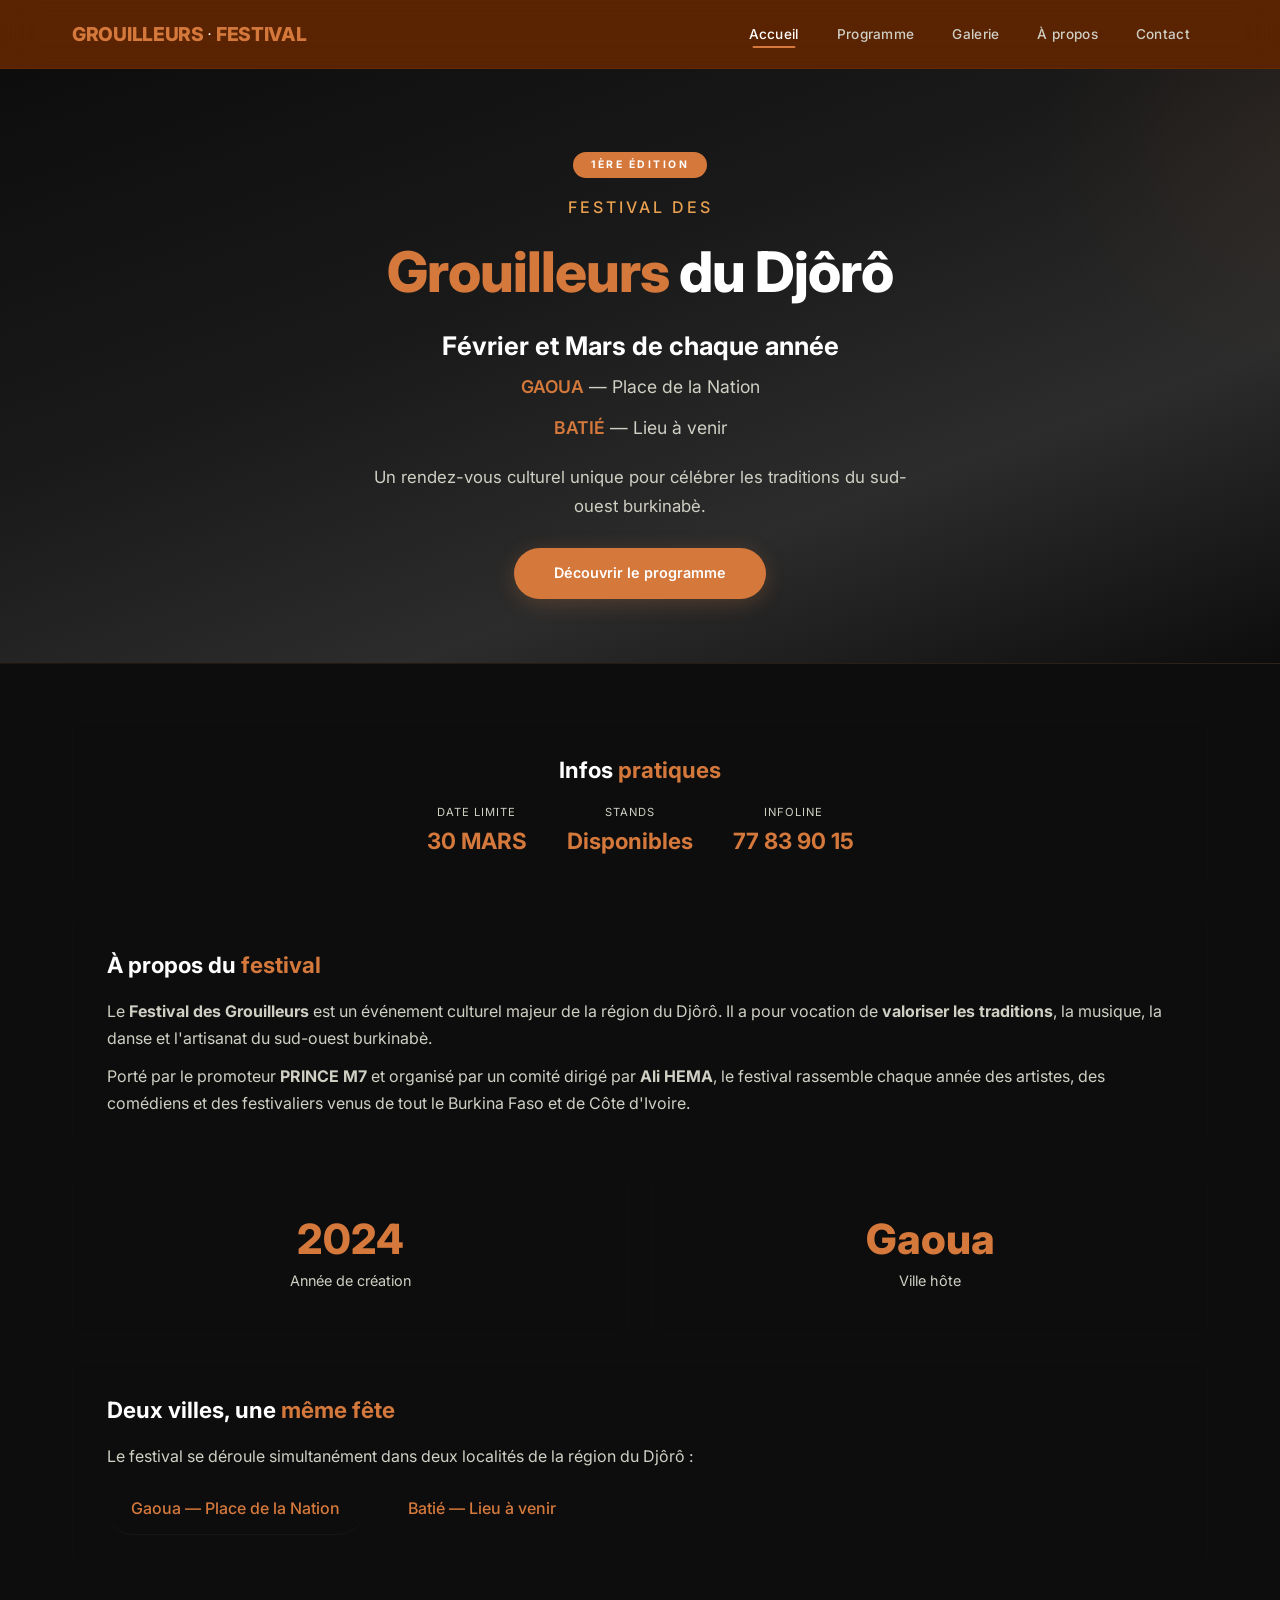
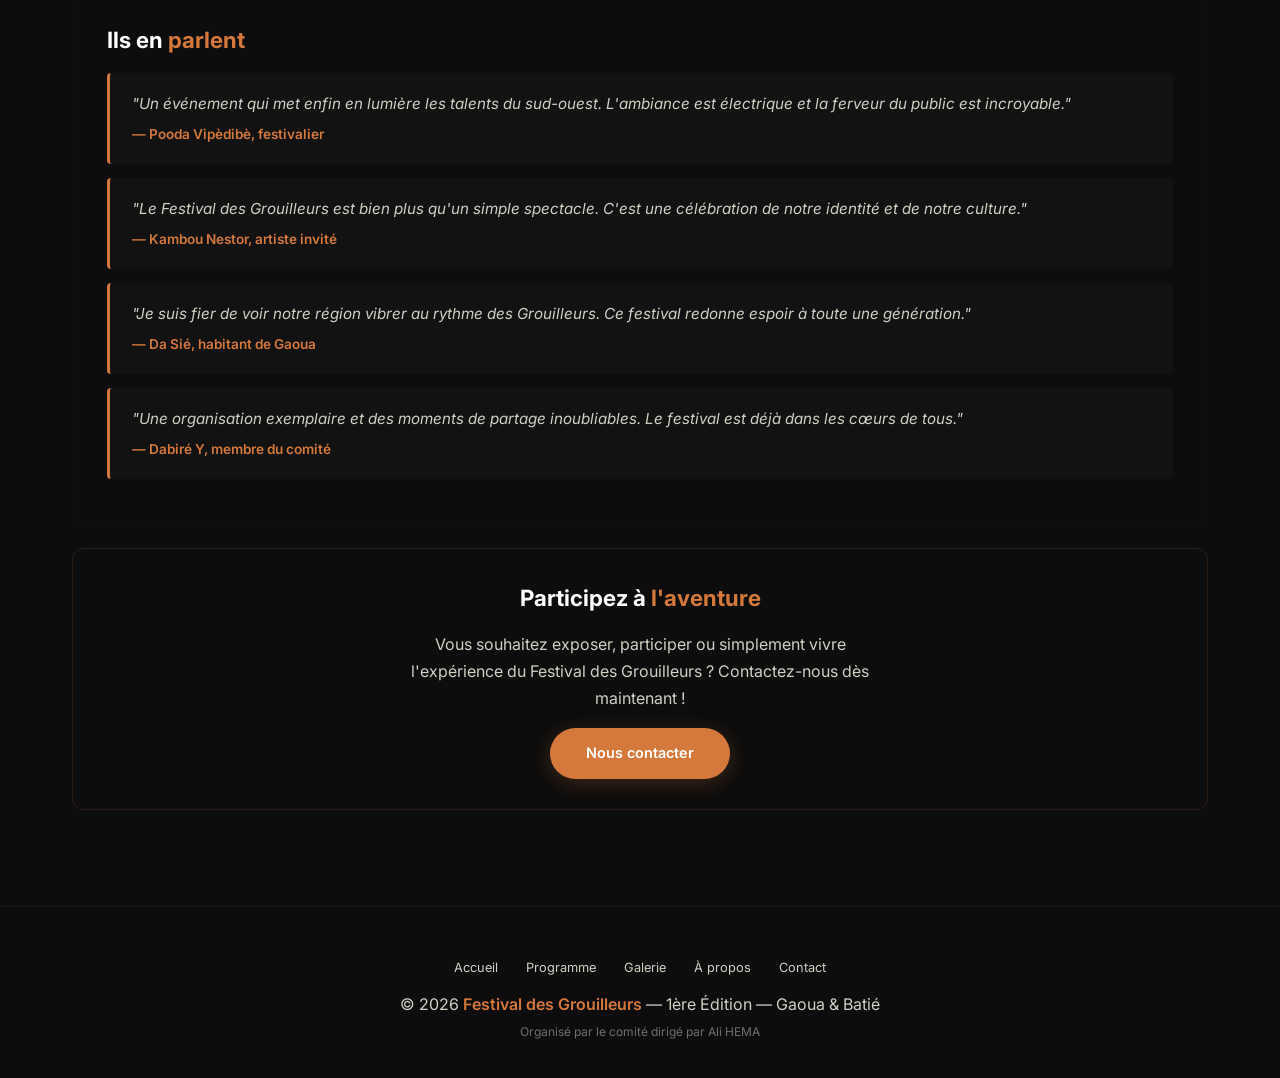
==== commit fe860fe3: "Fix HTML formatting and restore original content" ====
--- a/index.html
+++ b/index.html
@@ -99,10 +99,10 @@
             <p>Le festival se déroule simultanément dans deux localités de la région du Djôrô :</p>
             <ul style="margin-top: 12px; display: flex; gap: 20px; flex-wrap: wrap;">
                 <li style="background: var(--gris-800); padding: 12px 24px; border-radius: 30px; font-weight: 500; color: var(--orange);">
-                    📍 Gaoua — Place de la Nation
+                     Gaoua — Place de la Nation
                 </li>
                 <li style="background: var(--gris-800); padding: 12px 24px; border-radius: 30px; font-weight: 500; color: var(--orange);">
-                    📍 Batié — Lieu à venir
+                     Batié — Lieu à venir
                 </li>
             </ul>
         </div>
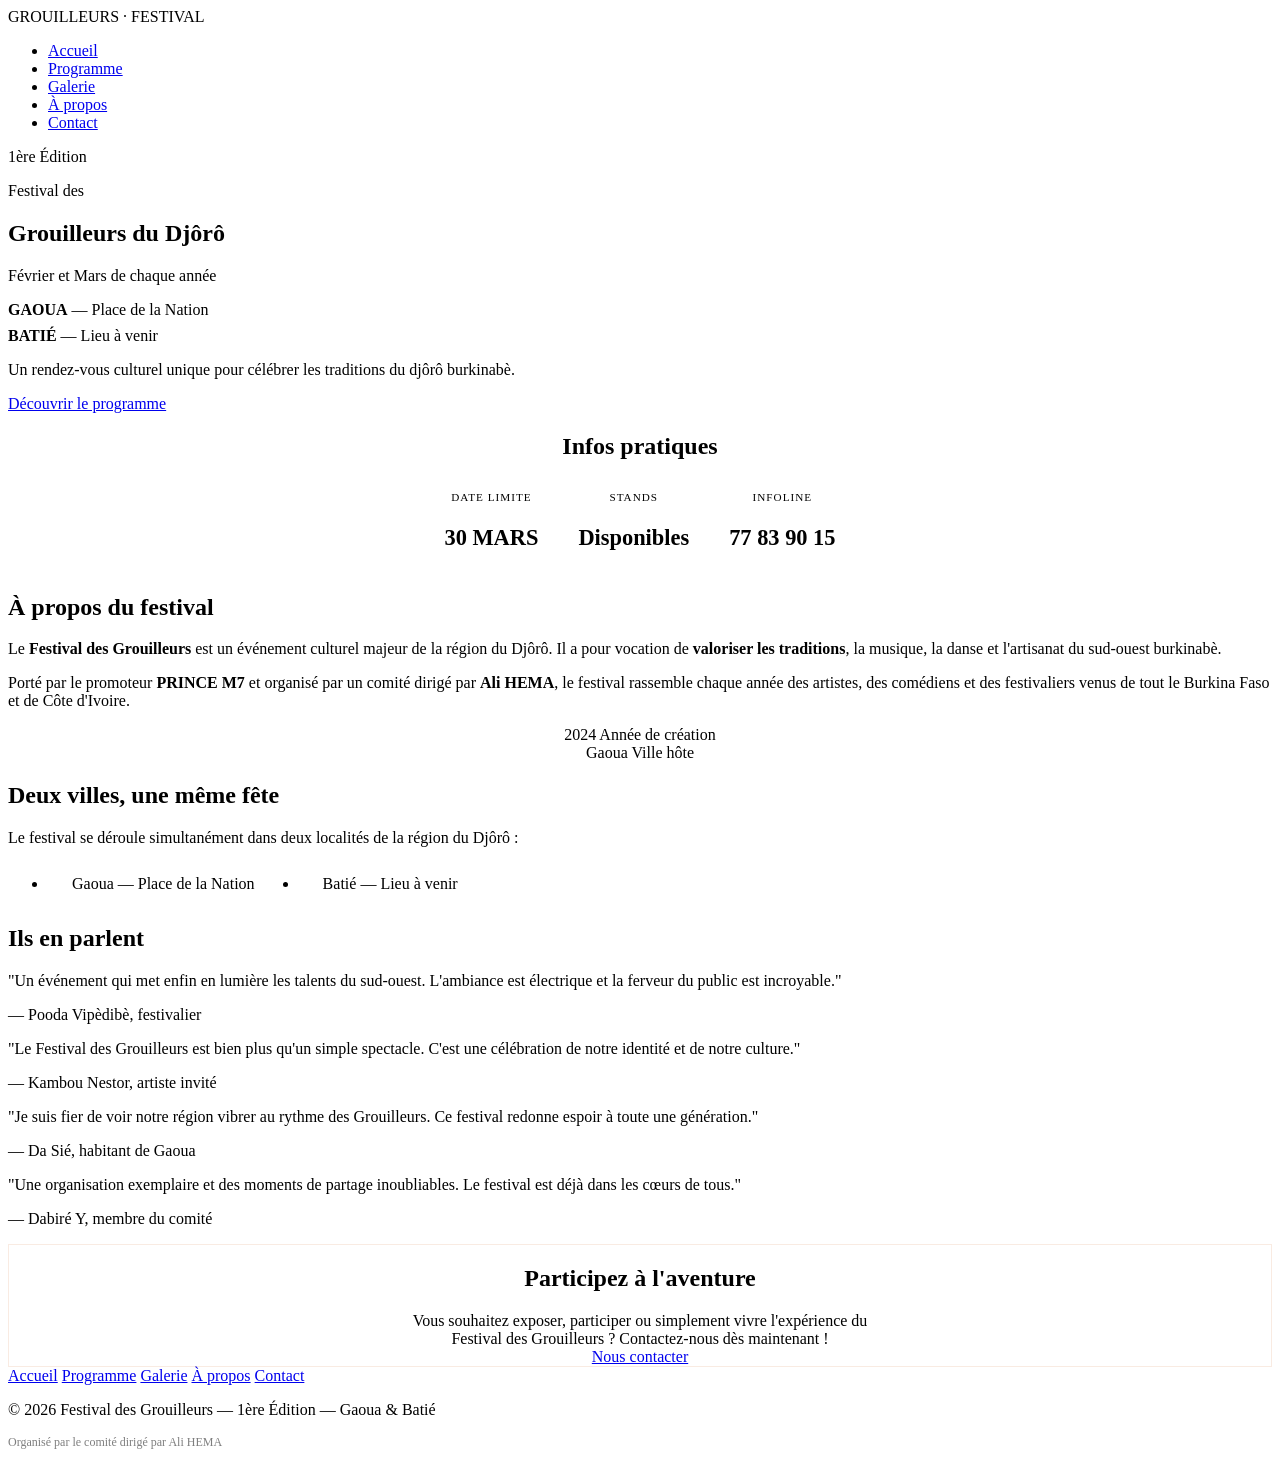
==== commit a2403c49: "Update index.html" ====
--- a/index.html
+++ b/index.html
@@ -4,7 +4,7 @@
     <meta charset="UTF-8">
     <meta name="viewport" content="width=device-width, initial-scale=1.0">
     <meta name="description" content="Festival des Grouilleurs - 1ère édition à Gaoua et Batié, Burkina Faso. Un événement culturel unique pour célébrer les traditions du sud-ouest burkinabè.">
-    <title>Festival des Grouilleurs | 1ère Édition</title>
+    <title>Festival des Grouilleurs</title>
     <link rel="stylesheet" href="style.css">
 </head>
 <body>
@@ -36,7 +36,7 @@
         <p class="date">Février et Mars de chaque année</p>
         <p class="lieu"><strong>GAOUA</strong> — Place de la Nation</p>
         <p class="lieu" style="margin-top: -8px;"><strong>BATIÉ</strong> — Lieu à venir</p>
-        <p>Un rendez-vous culturel unique pour célébrer les traditions du sud-ouest burkinabè.</p>
+        <p>Un rendez-vous culturel unique pour célébrer les traditions du djôrô burkinabè.</p>
         <a href="programme.html" class="btn">Découvrir le programme</a>
     </section>
 
--- a/style.css
+++ b/style.css
@@ -1,743 +1,113 @@
-/* ============================================
-   FESTIVAL DES GROUILLEURS - STYLE PRO
-   Palette harmonieuse - Design épuré
-   ============================================ */
+// ============================================
+// FESTIVAL DES GROUILLEURS - SCRIPT PRO
+// ============================================
 
-@import url('https://fonts.googleapis.com/css2?family=Inter:opsz,wght@14..32,300;14..32,400;14..32,500;14..32,600;14..32,700;14..32,800&display=swap');
+// ===== 1. MENU BURGER =====
+const burger = document.querySelector('.burger');
+const navLinks = document.querySelector('.nav-links');
 
-:root {
-    --orange: #D4783C;
-    --orange-fonce: #B8632A;
-    --orange-clair: #E8A050;
-    --rouge: #C0392B;
-    --jaune: #E8A838;
-    --noir: #0D0D0D;
-    --gris-fonce: #1A1A1A;
-    --gris-moyen: #2C2C2C;
-    --gris-clair: #4A4A4A;
-    --gris-texte: #cfcfc4;
-    --blanc: #FFFFFF;
-    --blanc-casse: #F5F0EB;
-    --shadow: 0 4px 24px rgba(143, 48, 48, 0.12);
-    --shadow-hover: 0 8px 40px rgba(0,0,0,0.20);
-    --radius: 12px;
-    --transition: all 0.3s cubic-bezier(0.25, 0.46, 0.45, 0.94);
+if (burger) {
+    burger.addEventListener('click', () => {
+        navLinks.classList.toggle('active');
+        burger.classList.toggle('active');
+        document.body.style.overflow = navLinks.classList.contains('active') ? 'hidden' : '';
+    });
 }
 
-* {
-    margin: 0;
-    padding: 0;
-    box-sizing: border-box;
+document.querySelectorAll('.nav-links li a').forEach(link => {
+    link.addEventListener('click', () => {
+        navLinks.classList.remove('active');
+        burger.classList.remove('active');
+        document.body.style.overflow = '';
+    });
+});
+
+document.addEventListener('click', (e) => {
+    const nav = document.querySelector('nav');
+    if (nav && !nav.contains(e.target) && navLinks.classList.contains('active')) {
+        navLinks.classList.remove('active');
+        burger.classList.remove('active');
+        document.body.style.overflow = '';
+    }
+});
+
+// ===== 2. HEADER SCROLL =====
+const header = document.querySelector('header');
+
+window.addEventListener('scroll', () => {
+    if (window.pageYOffset > 40) {
+        header.classList.add('scrolled');
+    } else {
+        header.classList.remove('scrolled');
+    }
+});
+
+// ===== 3. ANIMATIONS AU SCROLL =====
+const animatedElements = document.querySelectorAll('.card, .media-card, .temoignage, .stat');
+
+const observer = new IntersectionObserver((entries) => {
+    entries.forEach((entry, index) => {
+        if (entry.isIntersecting) {
+            setTimeout(() => {
+                entry.target.classList.add('visible');
+                entry.target.classList.remove('hidden');
+            }, index * 60);
+        }
+    });
+}, {
+    threshold: 0.1,
+    rootMargin: '0px 0px -20px 0px'
+});
+
+animatedElements.forEach(el => {
+    el.classList.add('hidden');
+    observer.observe(el);
+});
+
+const styleSheet = document.createElement('style');
+styleSheet.textContent = `
+    .hidden {
+        opacity: 0;
+        transform: translateY(24px);
+        transition: all 0.6s cubic-bezier(0.25, 0.46, 0.45, 0.94);
+    }
+    .visible {
+        opacity: 1;
+        transform: translateY(0);
+        transition: all 0.6s cubic-bezier(0.25, 0.46, 0.45, 0.94);
+    }
+`;
+document.head.appendChild(styleSheet);
+
+// ===== 4. FORMULAIRE =====
+const form = document.querySelector('form');
+if (form) {
+    form.addEventListener('submit', function(e) {
+        e.preventDefault();
+        
+        const nom = document.getElementById('nom')?.value || '';
+        const email = document.getElementById('email')?.value || '';
+        const message = document.getElementById('message')?.value || '';
+        
+        if (!nom || !email || !message) {
+            alert('Veuillez remplir tous les champs.');
+            return;
+        }
+        
+        const btn = form.querySelector('.btn');
+        const originalText = btn.textContent;
+        btn.textContent = 'Envoi en cours...';
+        btn.disabled = true;
+        
+        setTimeout(() => {
+            alert('Votre message a été envoyé avec succès !');
+            form.reset();
+            btn.textContent = originalText;
+            btn.disabled = false;
+        }, 1200);
+    });
 }
 
-html {
-    scroll-behavior: smooth;
-}
-
-body {
-    font-family: 'Inter', -apple-system, BlinkMacSystemFont, sans-serif;
-    background: var(--noir);
-    color: var(--blanc);
-    line-height: 1.7;
-    -webkit-font-smoothing: antialiased;
-}
-
-a {
-    text-decoration: none;
-    color: inherit;
-    transition: var(--transition);
-}
-
-img, video {
-    max-width: 100%;
-    height: auto;
-    display: block;
-}
-
-ul {
-    list-style: none;
-}
-
-/* ===== SCROLLBAR ===== */
-::-webkit-scrollbar {
-    width: 6px;
-}
-::-webkit-scrollbar-track {
-    background: var(--blanc);
-}
-::-webkit-scrollbar-thumb {
-    background: var(--orange);
-    border-radius: 10px;
-}
-::-webkit-scrollbar-thumb:hover {
-    background: var(--orange-fonce);
-}
-
-/* ============================================
-   HEADER / NAVIGATION
-   ============================================ */
-header {
-    background: rgba(97, 37, 2, 0.92);
-    backdrop-filter: blur(20px);
-    -webkit-backdrop-filter: blur(20px);
-    border-bottom: 1px solid rgba(190, 83, 11, 0.15);
-    padding: 0;
-    position: sticky;
-    top: 0;
-    z-index: 1000;
-    transition: var(--transition);
-}
-
-header.scrolled {
-    background: rgba(13, 13, 13, 0.98);
-    box-shadow: 0 4px 30px rgba(0,0,0,0.3);
-}
-
-nav {
-    max-width: 1200px;
-    margin: 0 auto;
-    padding: 0 32px;
-    display: flex;
-    justify-content: space-between;
-    align-items: center;
-    height: 68px;
-}
-
-.logo {
-    font-size: 1.2rem;
-    font-weight: 800;
-    letter-spacing: -0.3px;
-    color: var(--orange);
-}
-
-.logo span {
-    color: var(--blanc);
-    font-weight: 300;
-}
-
-.nav-links {
-    display: flex;
-    gap: 2px;
-    align-items: center;
-    height: 100%;
-}
-
-.nav-links li a {
-    font-size: 0.85rem;
-    font-weight: 500;
-    padding: 8px 18px;
-    color: var(--gris-texte);
-    border-radius: 6px;
-    transition: var(--transition);
-    letter-spacing: 0.3px;
-    position: relative;
-}
-
-.nav-links li a::after {
-    content: '';
-    position: absolute;
-    bottom: 2px;
-    left: 50%;
-    transform: translateX(-50%);
-    width: 0;
-    height: 2px;
-    background: var(--orange);
-    transition: var(--transition);
-    border-radius: 2px;
-}
-
-.nav-links li a:hover {
-    color: var(--blanc);
-}
-
-.nav-links li a:hover::after {
-    width: 50%;
-}
-
-.nav-links li a.active {
-    color: var(--blanc);
-}
-
-.nav-links li a.active::after {
-    width: 50%;
-}
-
-/* ===== BURGER ===== */
-.burger {
-    display: none;
-    flex-direction: column;
-    cursor: pointer;
-    padding: 4px;
-}
-
-.burger div {
-    width: 24px;
-    height: 2px;
-    background: var(--blanc);
-    margin: 3px 0;
-    transition: var(--transition);
-    border-radius: 2px;
-}
-
-.burger.active div:nth-child(1) {
-    transform: rotate(45deg) translate(5px, 5px);
-}
-.burger.active div:nth-child(2) {
-    opacity: 0;
-    transform: scaleX(0);
-}
-.burger.active div:nth-child(3) {
-    transform: rotate(-45deg) translate(5px, -5px);
-}
-
-/* ============================================
-   HERO BANNER
-   ============================================ */
-.hero {
-    background: linear-gradient(160deg, var(--noir) 0%, var(--gris-fonce) 40%, var(--gris-moyen) 70%, var(--noir) 100%);
-    padding: 80px 32px 64px;
-    text-align: center;
-    border-bottom: 1px solid rgba(212, 120, 60, 0.08);
-    position: relative;
-    overflow: hidden;
-}
-
-.hero::before {
-    content: '';
-    position: absolute;
-    top: -30%;
-    right: -20%;
-    width: 500px;
-    height: 500px;
-    background: radial-gradient(circle, rgba(212, 120, 60, 0.06) 0%, transparent 70%);
-    border-radius: 50%;
-    pointer-events: none;
-}
-
-.hero .badge {
-    display: inline-block;
-    background: var(--orange);
-    color: var(--blanc);
-    font-size: 0.65rem;
-    font-weight: 700;
-    letter-spacing: 2.5px;
-    text-transform: uppercase;
-    padding: 4px 18px;
-    border-radius: 30px;
-    margin-bottom: 16px;
-}
-
-.hero h1 {
-    font-size: 3.5rem;
-    font-weight: 800;
-    letter-spacing: -1px;
-    color: var(--blanc);
-    margin-bottom: 4px;
-}
-
-.hero h1 span {
-    color: var(--orange);
-}
-
-.hero .sous-titre {
-    font-size: 1rem;
-    color: var(--orange-clair);
-    letter-spacing: 3px;
-    font-weight: 500;
-    text-transform: uppercase;
-    margin-bottom: 4px;
-}
-
-.hero .date {
-    font-size: 1.6rem;
-    font-weight: 700;
-    color: var(--blanc);
-    margin-bottom: 4px;
-}
-
-.hero .lieu {
-    font-size: 1.1rem;
-    color: var(--gris-texte);
-    margin-bottom: 20px;
-}
-
-.hero .lieu strong {
-    color: var(--orange);
-    font-weight: 600;
-}
-
-.hero p {
-    font-size: 1.05rem;
-    max-width: 560px;
-    margin: 0 auto 28px;
-    color: var(--gris-texte);
-}
-
-.hero .btn {
-    font-size: 0.9rem;
-    padding: 13px 40px;
-}
-
-/* ============================================
-   BOUTONS
-   ============================================ */
-.btn {
-    display: inline-block;
-    background: var(--orange);
-    color: var(--blanc);
-    padding: 13px 36px;
-    border-radius: 50px;
-    font-weight: 600;
-    font-size: 0.9rem;
-    transition: var(--transition);
-    border: none;
-    cursor: pointer;
-    box-shadow: 0 4px 20px rgba(212, 120, 60, 0.25);
-}
-
-.btn:hover {
-    background: var(--orange-fonce);
-    transform: translateY(-2px);
-    box-shadow: 0 8px 32px rgba(212, 120, 60, 0.35);
-}
-
-.btn-outline {
-    background: transparent;
-    border: 2px solid var(--orange);
-    color: var(--orange);
-    box-shadow: none;
-}
-
-.btn-outline:hover {
-    background: var(--orange);
-    color: var(--blanc);
-    box-shadow: 0 8px 32px rgba(212, 120, 60, 0.25);
-}
-
-/* ============================================
-   CONTAINER & CARTES
-   ============================================ */
-.container {
-    max-width: 1200px;
-    margin: 0 auto;
-    padding: 56px 32px;
-}
-
-.card {
-    background: var(--gris);
-    border: 1px solid rgba(117, 52, 52, 0.04);
-    border-radius: var(--radius);
-    padding: 30px 34px;
-    margin-bottom: 24px;
-    transition: var(--transition);
-}
-
-.card:hover {
-    border-color: rgba(192, 188, 185, 0.15);
-    box-shadow: var(--shadow-hover);
-    transform: translateY(-2px);
-}
-
-.card h2 {
-    font-size: 1.4rem;
-    font-weight: 700;
-    color: var(--blanc);
-    margin-bottom: 14px;
-}
-
-.card h2 .accent {
-    color: var(--orange);
-}
-
-.card h3 {
-    font-size: 1.1rem;
-    font-weight: 600;
-    color: var(--blanc);
-    margin-bottom: 8px;
-}
-
-.card p {
-    color: var(--gris-texte);
-}
-
-.card ul li {
-    padding: 5px 0;
-    color: var(--gris-texte);
-    border-bottom: 1px solid rgba(255,255,255,0.03);
-}
-
-.card ul li:last-child {
-    border-bottom: none;
-}
-
-/* ============================================
-   GRILLES
-   ============================================ */
-.grid-2 {
-    display: grid;
-    grid-template-columns: repeat(2, 1fr);
-    gap: 24px;
-}
-
-.grid-3 {
-    display: grid;
-    grid-template-columns: repeat(3, 1fr);
-    gap: 24px;
-}
-
-/* ============================================
-   MÉDIAS
-   ============================================ */
-.media-card {
-    background: var(--gris-moyen);
-    border-radius: var(--radius);
-    overflow: hidden;
-    border: 1px solid rgba(255,255,255,0.04);
-    transition: var(--transition);
-}
-
-.media-card:hover {
-    transform: translateY(-4px);
-    border-color: rgba(212, 120, 60, 0.2);
-    box-shadow: var(--shadow-hover);
-}
-
-.media-card img,
-.media-card video {
-    width: 100%;
-    height: 210px;
-    object-fit: cover;
-}
-
-.media-card .caption {
-    padding: 12px 16px;
-    font-size: 0.85rem;
-    color: var(--gris-texte);
-    text-align: center;
-    background: var(--gris-fonce);
-}
-
-/* ============================================
-   TÉMOIGNAGES
-   ============================================ */
-.temoignage {
-    background: rgba(255,255,255,0.02);
-    border-left: 3px solid var(--orange);
-    padding: 18px 22px;
-    border-radius: 4px;
-    margin: 14px 0;
-    transition: var(--transition);
-}
-
-.temoignage:hover {
-    background: rgba(255,255,255,0.04);
-}
-
-.temoignage p {
-    font-style: italic;
-    font-size: 0.95rem;
-    color: var(--gris-texte);
-}
-
-.temoignage .auteur {
-    color: var(--orange);
-    font-weight: 600;
-    margin-top: 6px;
-    font-style: normal;
-    font-size: 0.85rem;
-}
-
-/* ============================================
-   FORMULAIRE
-   ============================================ */
-.form-group {
-    margin-bottom: 16px;
-}
-
-.form-group label {
-    display: block;
-    font-weight: 500;
-    margin-bottom: 4px;
-    color: var(--blanc);
-    font-size: 0.85rem;
-}
-
-.form-group input,
-.form-group textarea {
-    width: 100%;
-    padding: 11px 16px;
-    background: rgba(255,255,255,0.04);
-    border: 1px solid rgba(255,255,255,0.06);
-    border-radius: 8px;
-    color: var(--blanc);
-    font-size: 0.9rem;
-    transition: var(--transition);
-    font-family: inherit;
-}
-
-.form-group input::placeholder,
-.form-group textarea::placeholder {
-    color: var(--gris-texte);
-}
-
-.form-group input:focus,
-.form-group textarea:focus {
-    outline: none;
-    border-color: var(--orange);
-    background: rgba(255,255,255,0.06);
-    box-shadow: 0 0 0 3px rgba(212, 120, 60, 0.08);
-}
-
-.form-group textarea {
-    min-height: 110px;
-    resize: vertical;
-}
-
-/* ============================================
-   STATS
-   ============================================ */
-.stat {
-    text-align: center;
-    padding: 12px;
-}
-
-.stat .nombre {
-    font-size: 2.6rem;
-    font-weight: 800;
-    color: var(--orange);
-    display: block;
-    line-height: 1.2;
-}
-
-.stat .label {
-    font-size: 0.9rem;
-    color: var(--gris-texte);
-    margin-top: 4px;
-    display: block;
-}
-
-/* ============================================
-   FOOTER
-   ============================================ */
-footer {
-    background: var(--noir);
-    border-top: 1px solid rgba(255,255,255,0.04);
-    text-align: center;
-    padding: 36px 32px;
-    color: var(--gris-texte);
-    margin-top: 16px;
-}
-
-footer .highlight {
-    color: var(--orange);
-    font-weight: 600;
-}
-
-footer .footer-links {
-    display: flex;
-    justify-content: center;
-    gap: 28px;
-    margin: 14px 0 12px;
-    flex-wrap: wrap;
-}
-
-footer .footer-links a {
-    font-size: 0.8rem;
-    color: var(--gris-texte);
-    transition: var(--transition);
-}
-
-footer .footer-links a:hover {
-    color: var(--orange);
-}
-
-/* ============================================
-   RESPONSIVE
-   ============================================ */
-
-@media (max-width: 1024px) {
-    .hero h1 {
-        font-size: 2.8rem;
-    }
-}
-
-@media (max-width: 900px) {
-    .grid-2,
-    .grid-3 {
-        grid-template-columns: 1fr;
-    }
-
-    .nav-links {
-        display: none;
-        width: 100%;
-        flex-direction: column;
-        align-items: stretch;
-        gap: 2px;
-        padding: 14px 0 8px;
-        border-top: 1px solid rgba(255,255,255,0.04);
-        margin-top: 8px;
-    }
-
-    .nav-links.active {
-        display: flex;
-    }
-
-    .nav-links li a {
-        display: block;
-        padding: 10px 16px;
-        text-align: center;
-        border-radius: 6px;
-        font-size: 0.9rem;
-    }
-
-    .nav-links li a::after {
-        display: none;
-    }
-
-    .nav-links li a.active {
-        background: var(--orange);
-        color: var(--blanc);
-    }
-
-    .nav-links li a:hover {
-        background: rgba(255,255,255,0.04);
-    }
-
-    .burger {
-        display: flex;
-    }
-
-    .hero {
-        padding: 50px 20px 40px;
-    }
-
-    .hero h1 {
-        font-size: 2.2rem;
-    }
-
-    .hero .date {
-        font-size: 1.3rem;
-    }
-
-    .hero p {
-        font-size: 0.95rem;
-    }
-
-    .card {
-        padding: 22px 18px;
-    }
-
-    .card h2 {
-        font-size: 1.2rem;
-    }
-
-    .media-card img,
-    .media-card video {
-        height: 170px;
-    }
-
-    .stat .nombre {
-        font-size: 2rem;
-    }
-
-    footer .footer-links {
-        gap: 16px;
-    }
-}
-
-@media (max-width: 480px) {
-    nav {
-        padding: 0 16px;
-        height: 56px;
-    }
-
-    .logo {
-        font-size: 1rem;
-    }
-
-    .hero h1 {
-        font-size: 1.8rem;
-        letter-spacing: -0.5px;
-    }
-
-    .hero .date {
-        font-size: 1.1rem;
-    }
-
-    .hero .sous-titre {
-        font-size: 0.75rem;
-        letter-spacing: 2px;
-    }
-
-    .hero .lieu {
-        font-size: 0.95rem;
-    }
-
-    .hero p {
-        font-size: 0.85rem;
-    }
-
-    .container {
-        padding: 24px 14px;
-    }
-
-    .card {
-        padding: 16px 14px;
-    }
-
-    .card h2 {
-        font-size: 1rem;
-    }
-
-    .media-card img,
-    .media-card video {
-        height: 130px;
-    }
-
-    .btn {
-        padding: 10px 24px;
-        font-size: 0.8rem;
-    }
-
-    .stat .nombre {
-        font-size: 1.6rem;
-    }
-
-    .hero .btn {
-        padding: 11px 24px;
-        font-size: 0.8rem;
-    }
-}
-
-/* ============================================
-   ANIMATIONS
-   ============================================ */
-@keyframes fadeInUp {
-    from {
-        opacity: 0;
-        transform: translateY(24px);
-    }
-    to {
-        opacity: 1;
-        transform: translateY(0);
-    }
-}
-
-.hero .badge,
-.hero .sous-titre,
-.hero h1,
-.hero .date,
-.hero .lieu,
-.hero p,
-.hero .btn {
-    opacity: 0;
-    animation: fadeInUp 0.6s ease forwards;
-}
-
-.hero .badge { animation-delay: 0.05s; }
-.hero .sous-titre { animation-delay: 0.1s; }
-.hero h1 { animation-delay: 0.2s; }
-.hero .date { animation-delay: 0.3s; }
-.hero .lieu { animation-delay: 0.4s; }
-.hero p { animation-delay: 0.5s; }
-.hero .btn { animation-delay: 0.6s; }
+// ===== 5. CONSOLE =====
+console.log('%c Festival des Grouilleurs ', 'background: #D4783C; color: #0D0D0D; font-weight: 800; font-size: 14px; padding: 6px 14px; border-radius: 4px;');
+console.log('1ère Édition - Batié - Avril 2026');
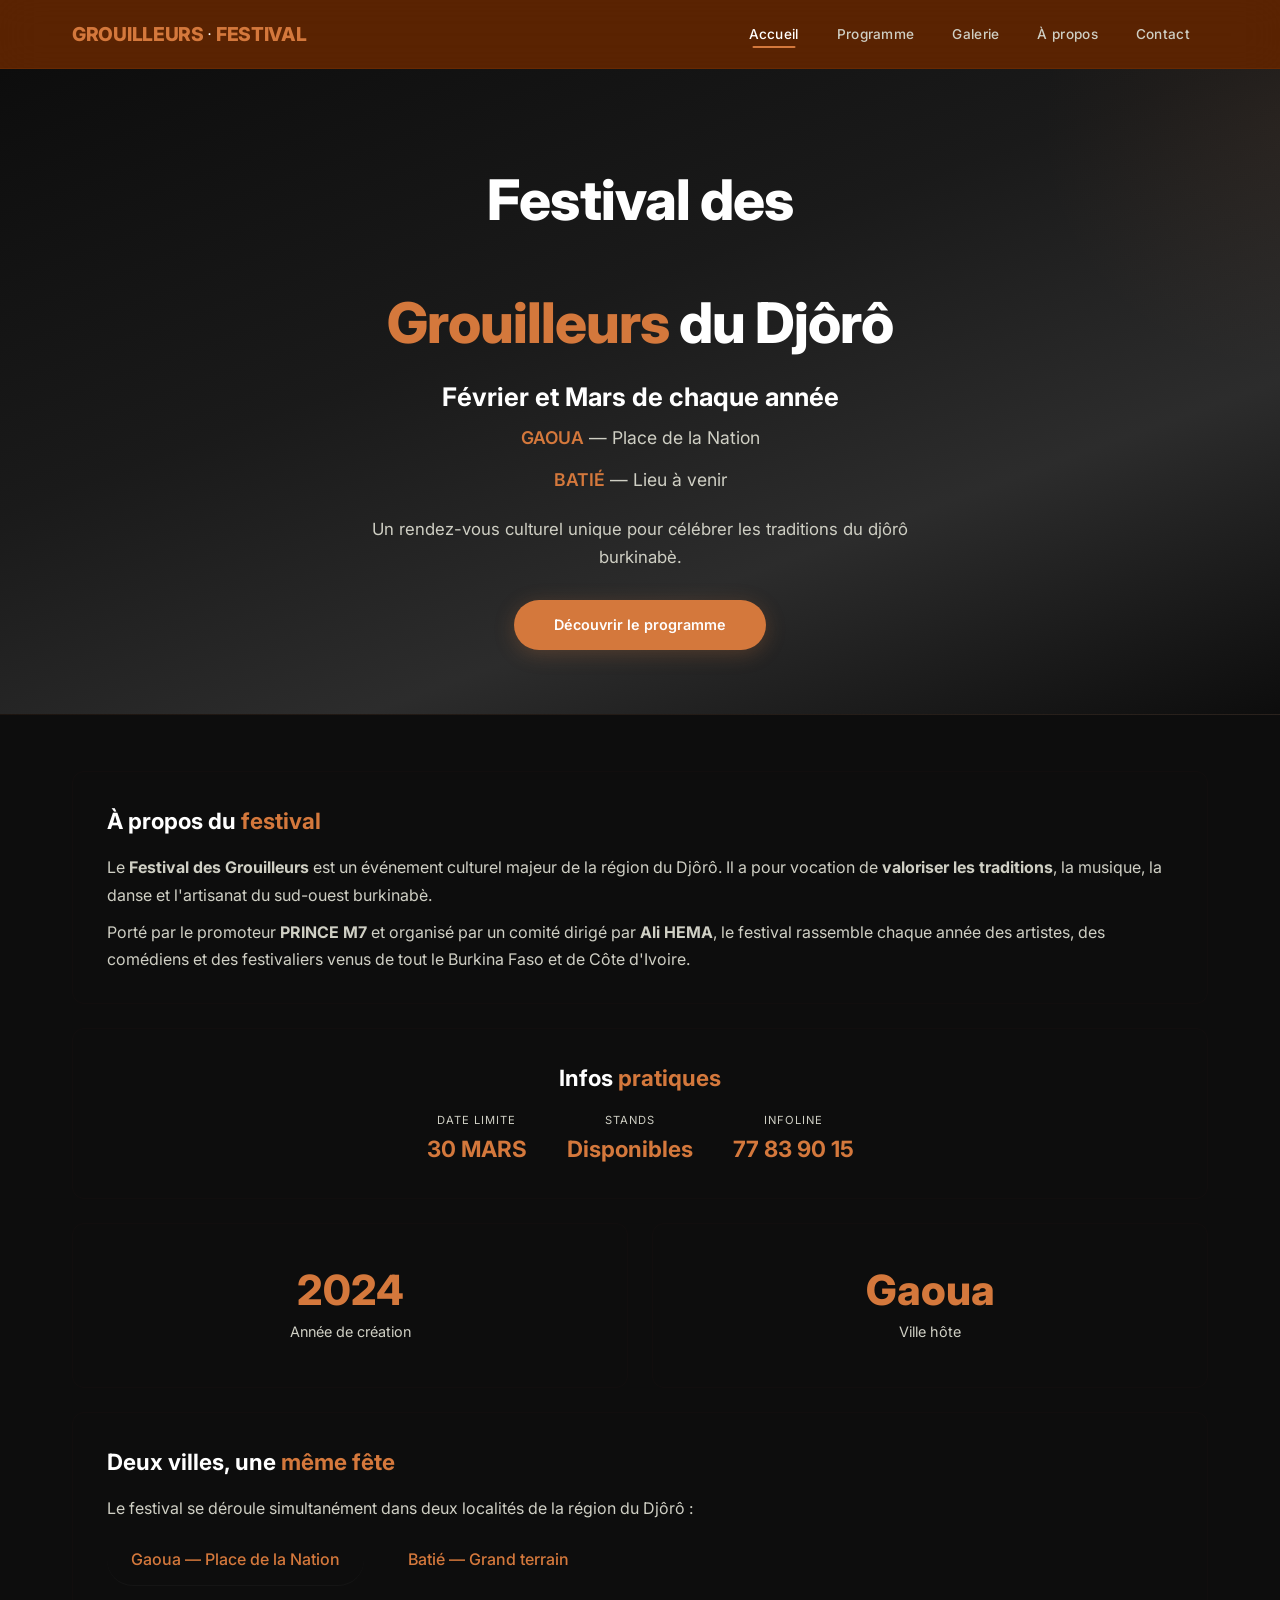
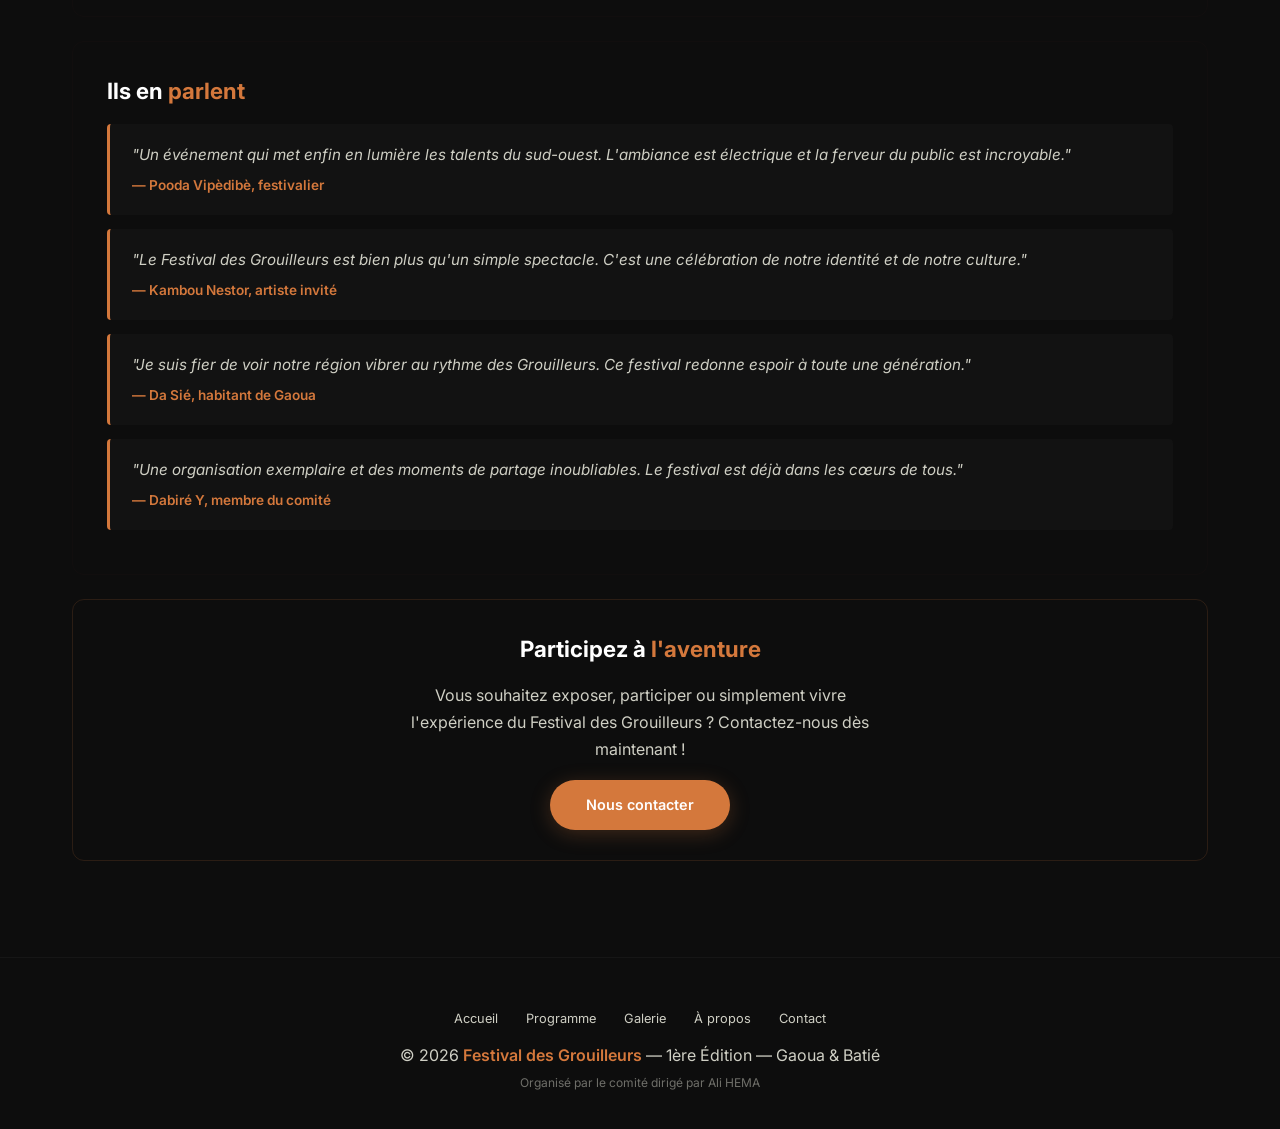
==== commit fc27a9d8: "Fix HTML formatting and structure" ====
--- a/index.html
+++ b/index.html
@@ -30,8 +30,7 @@
 
     <!-- ===== HERO ===== -->
     <section class="hero">
-        <span class="badge">1ère Édition</span>
-        <p class="sous-titre">Festival des</p>
+        <p class="sous-titre"><h1>Festival des</h1></p>
         <h1><span>Grouilleurs</span> du Djôrô</h1>
         <p class="date">Février et Mars de chaque année</p>
         <p class="lieu"><strong>GAOUA</strong> — Place de la Nation</p>
@@ -43,7 +42,23 @@
     <!-- ===== CONTENU PRINCIPAL ===== -->
     <main class="container">
 
-        <!-- === Infos pratiques === -->
+       
+
+        <!-- === À propos du festival === -->
+        <div class="card">
+            <h2>À propos du <span class="accent">festival</span></h2>
+            <p>
+                Le <strong>Festival des Grouilleurs</strong> est un événement culturel majeur de la région du Djôrô. 
+                Il a pour vocation de <strong>valoriser les traditions</strong>, la musique, la danse et l'artisanat 
+                du sud-ouest burkinabè.
+            </p>
+            <p style="margin-top: 10px;">
+                Porté par le promoteur <strong>PRINCE M7</strong> et organisé par un comité dirigé par 
+                <strong>Ali HEMA</strong>, le festival rassemble chaque année des artistes, des comédiens 
+                et des festivaliers venus de tout le Burkina Faso et de Côte d'Ivoire.
+            </p>
+        </div>
+         <!-- === Infos pratiques === -->
         <div class="card" style="text-align: center;">
             <h2>Infos <span class="accent">pratiques</span></h2>
             <div style="display: flex; gap: 40px; justify-content: center; flex-wrap: wrap; margin-top: 12px;">
@@ -60,21 +75,6 @@
                     <p style="font-size: 1.4rem; font-weight: 700; color: var(--orange);">77 83 90 15</p>
                 </div>
             </div>
-        </div>
-
-        <!-- === À propos du festival === -->
-        <div class="card">
-            <h2>À propos du <span class="accent">festival</span></h2>
-            <p>
-                Le <strong>Festival des Grouilleurs</strong> est un événement culturel majeur de la région du Djôrô. 
-                Il a pour vocation de <strong>valoriser les traditions</strong>, la musique, la danse et l'artisanat 
-                du sud-ouest burkinabè.
-            </p>
-            <p style="margin-top: 10px;">
-                Porté par le promoteur <strong>PRINCE M7</strong> et organisé par un comité dirigé par 
-                <strong>Ali HEMA</strong>, le festival rassemble chaque année des artistes, des comédiens 
-                et des festivaliers venus de tout le Burkina Faso et de Côte d'Ivoire.
-            </p>
         </div>
 
         <!-- === Chiffres clés === -->
@@ -102,7 +102,7 @@
                      Gaoua — Place de la Nation
                 </li>
                 <li style="background: var(--gris-800); padding: 12px 24px; border-radius: 30px; font-weight: 500; color: var(--orange);">
-                     Batié — Lieu à venir
+                     Batié — Grand terrain
                 </li>
             </ul>
         </div>
--- a/style.css
+++ b/style.css
@@ -1,113 +1,752 @@
-// ============================================
-// FESTIVAL DES GROUILLEURS - SCRIPT PRO
-// ============================================
-
-// ===== 1. MENU BURGER =====
-const burger = document.querySelector('.burger');
-const navLinks = document.querySelector('.nav-links');
-
-if (burger) {
-    burger.addEventListener('click', () => {
-        navLinks.classList.toggle('active');
-        burger.classList.toggle('active');
-        document.body.style.overflow = navLinks.classList.contains('active') ? 'hidden' : '';
-    });
-}
-
-document.querySelectorAll('.nav-links li a').forEach(link => {
-    link.addEventListener('click', () => {
-        navLinks.classList.remove('active');
-        burger.classList.remove('active');
-        document.body.style.overflow = '';
-    });
-});
-
-document.addEventListener('click', (e) => {
-    const nav = document.querySelector('nav');
-    if (nav && !nav.contains(e.target) && navLinks.classList.contains('active')) {
-        navLinks.classList.remove('active');
-        burger.classList.remove('active');
-        document.body.style.overflow = '';
-    }
-});
-
-// ===== 2. HEADER SCROLL =====
-const header = document.querySelector('header');
-
-window.addEventListener('scroll', () => {
-    if (window.pageYOffset > 40) {
-        header.classList.add('scrolled');
-    } else {
-        header.classList.remove('scrolled');
-    }
-});
-
-// ===== 3. ANIMATIONS AU SCROLL =====
-const animatedElements = document.querySelectorAll('.card, .media-card, .temoignage, .stat');
-
-const observer = new IntersectionObserver((entries) => {
-    entries.forEach((entry, index) => {
-        if (entry.isIntersecting) {
-            setTimeout(() => {
-                entry.target.classList.add('visible');
-                entry.target.classList.remove('hidden');
-            }, index * 60);
-        }
-    });
-}, {
-    threshold: 0.1,
-    rootMargin: '0px 0px -20px 0px'
-});
-
-animatedElements.forEach(el => {
-    el.classList.add('hidden');
-    observer.observe(el);
-});
-
-const styleSheet = document.createElement('style');
-styleSheet.textContent = `
-    .hidden {
+/* ============================================
+   FESTIVAL DES GROUILLEURS - STYLE PRO
+   Palette harmonieuse - Design épuré
+   ============================================ */
+
+@import url('https://fonts.googleapis.com/css2?family=Inter:opsz,wght@14..32,300;14..32,400;14..32,500;14..32,600;14..32,700;14..32,800&display=swap');
+
+:root {
+    --orange: #D4783C;
+    --orange-fonce: #B8632A;
+    --orange-clair: #E8A050;
+    --rouge: #C0392B;
+    --jaune: #E8A838;
+    --noir: #0D0D0D;
+    --gris-fonce: #1A1A1A;
+    --gris-moyen: #2C2C2C;
+    --gris-clair: #4A4A4A;
+    --gris-texte: #cfcfc4;
+    --blanc: #FFFFFF;
+    --blanc-casse: #F5F0EB;
+    --shadow: 0 4px 24px rgba(143, 48, 48, 0.12);
+    --shadow-hover: 0 8px 40px rgba(0,0,0,0.20);
+    --radius: 12px;
+    --transition: all 0.3s cubic-bezier(0.25, 0.46, 0.45, 0.94);
+}
+
+* {
+    margin: 0;
+    padding: 0;
+    box-sizing: border-box;
+}
+
+html {
+    scroll-behavior: smooth;
+}
+
+body {
+    font-family: 'Inter', -apple-system, BlinkMacSystemFont, sans-serif;
+    background: var(--noir);
+    color: var(--blanc);
+    line-height: 1.7;
+    -webkit-font-smoothing: antialiased;
+}
+
+a {
+    text-decoration: none;
+    color: inherit;
+    transition: var(--transition);
+}
+
+img, video {
+    max-width: 100%;
+    height: auto;
+    display: block;
+}
+
+ul {
+    list-style: none;
+}
+
+/* ===== SCROLLBAR ===== */
+::-webkit-scrollbar {
+    width: 6px;
+}
+::-webkit-scrollbar-track {
+    background: var(--blanc);
+}
+::-webkit-scrollbar-thumb {
+    background: var(--orange);
+    border-radius: 10px;
+}
+::-webkit-scrollbar-thumb:hover {
+    background: var(--orange-fonce);
+}
+
+/* ============================================
+   HEADER / NAVIGATION
+   ============================================ */
+header {
+    background: rgba(97, 37, 2, 0.92);
+    backdrop-filter: blur(20px);
+    -webkit-backdrop-filter: blur(20px);
+    border-bottom: 1px solid rgba(190, 83, 11, 0.15);
+    padding: 0;
+    position: sticky;
+    top: 0;
+    z-index: 1000;
+    transition: var(--transition);
+    min-height: 68px;
+}
+
+header.scrolled {
+    background: rgba(13, 13, 13, 0.98);
+    box-shadow: 0 4px 30px rgba(0,0,0,0.3);
+}
+
+nav {
+    max-width: 1200px;
+    margin: 0 auto;
+    padding: 0 32px;
+    display: flex;
+    justify-content: space-between;
+    align-items: center;
+    height: 68px;
+}
+
+.logo {
+    font-size: 1.2rem;
+    font-weight: 800;
+    letter-spacing: -0.3px;
+    color: var(--orange);
+}
+
+.logo span {
+    color: var(--blanc);
+    font-weight: 300;
+}
+
+.nav-links {
+    display: flex;
+    gap: 2px;
+    align-items: center;
+    height: 100%;
+}
+
+.nav-links li a {
+    font-size: 0.85rem;
+    font-weight: 500;
+    padding: 8px 18px;
+    color: var(--gris-texte);
+    border-radius: 6px;
+    transition: var(--transition);
+    letter-spacing: 0.3px;
+    position: relative;
+}
+
+.nav-links li a::after {
+    content: '';
+    position: absolute;
+    bottom: 2px;
+    left: 50%;
+    transform: translateX(-50%);
+    width: 0;
+    height: 2px;
+    background: var(--orange);
+    transition: var(--transition);
+    border-radius: 2px;
+}
+
+.nav-links li a:hover {
+    color: var(--blanc);
+}
+
+.nav-links li a:hover::after {
+    width: 50%;
+}
+
+.nav-links li a.active {
+    color: var(--blanc);
+}
+
+.nav-links li a.active::after {
+    width: 50%;
+}
+
+/* ===== BURGER ===== */
+.burger {
+    display: none;
+    flex-direction: column;
+    cursor: pointer;
+    padding: 4px;
+}
+
+.burger div {
+    width: 24px;
+    height: 2px;
+    background: var(--blanc);
+    margin: 3px 0;
+    transition: var(--transition);
+    border-radius: 2px;
+}
+
+.burger.active div:nth-child(1) {
+    transform: rotate(45deg) translate(5px, 5px);
+}
+.burger.active div:nth-child(2) {
+    opacity: 0;
+    transform: scaleX(0);
+}
+.burger.active div:nth-child(3) {
+    transform: rotate(-45deg) translate(5px, -5px);
+}
+
+/* ============================================
+   HERO BANNER
+   ============================================ */
+.hero {
+    background: linear-gradient(160deg, var(--noir) 0%, var(--gris-fonce) 40%, var(--gris-moyen) 70%, var(--noir) 100%);
+    padding: 80px 32px 64px;
+    text-align: center;
+    border-bottom: 1px solid rgba(212, 120, 60, 0.08);
+    position: relative;
+    overflow: hidden;
+}
+
+.hero::before {
+    content: '';
+    position: absolute;
+    top: -30%;
+    right: -20%;
+    width: 500px;
+    height: 500px;
+    background: radial-gradient(circle, rgba(212, 120, 60, 0.06) 0%, transparent 70%);
+    border-radius: 50%;
+    pointer-events: none;
+}
+
+.hero .badge {
+    display: inline-block;
+    background: var(--orange);
+    color: var(--blanc);
+    font-size: 0.65rem;
+    font-weight: 700;
+    letter-spacing: 2.5px;
+    text-transform: uppercase;
+    padding: 4px 18px;
+    border-radius: 30px;
+    margin-bottom: 16px;
+}
+
+.hero h1 {
+    font-size: 3.5rem;
+    font-weight: 800;
+    letter-spacing: -1px;
+    color: var(--blanc);
+    margin-bottom: 4px;
+}
+
+.hero h1 span {
+    color: var(--orange);
+}
+
+.hero .sous-titre {
+    font-size: 1rem;
+    color: var(--orange-clair);
+    letter-spacing: 3px;
+    font-weight: 500;
+    text-transform: uppercase;
+    margin-bottom: 4px;
+}
+
+.hero .date {
+    font-size: 1.6rem;
+    font-weight: 700;
+    color: var(--blanc);
+    margin-bottom: 4px;
+}
+
+.hero .lieu {
+    font-size: 1.1rem;
+    color: var(--gris-texte);
+    margin-bottom: 20px;
+}
+
+.hero .lieu strong {
+    color: var(--orange);
+    font-weight: 600;
+}
+
+.hero p {
+    font-size: 1.05rem;
+    max-width: 560px;
+    margin: 0 auto 28px;
+    color: var(--gris-texte);
+}
+
+.hero .btn {
+    font-size: 0.9rem;
+    padding: 13px 40px;
+}
+
+/* ============================================
+   BOUTONS
+   ============================================ */
+.btn {
+    display: inline-block;
+    background: var(--orange);
+    color: var(--blanc);
+    padding: 13px 36px;
+    border-radius: 50px;
+    font-weight: 600;
+    font-size: 0.9rem;
+    transition: var(--transition);
+    border: none;
+    cursor: pointer;
+    box-shadow: 0 4px 20px rgba(212, 120, 60, 0.25);
+}
+
+.btn:hover {
+    background: var(--orange-fonce);
+    transform: translateY(-2px);
+    box-shadow: 0 8px 32px rgba(212, 120, 60, 0.35);
+}
+
+.btn-outline {
+    background: transparent;
+    border: 2px solid var(--orange);
+    color: var(--orange);
+    box-shadow: none;
+}
+
+.btn-outline:hover {
+    background: var(--orange);
+    color: var(--blanc);
+    box-shadow: 0 8px 32px rgba(212, 120, 60, 0.25);
+}
+
+/* ============================================
+   CONTAINER & CARTES
+   ============================================ */
+.container {
+    max-width: 1200px;
+    margin: 0 auto;
+    padding: 56px 32px;
+}
+
+.card {
+    background: var(--gris);
+    border: 1px solid rgba(117, 52, 52, 0.04);
+    border-radius: var(--radius);
+    padding: 30px 34px;
+    margin-bottom: 24px;
+    transition: var(--transition);
+}
+
+.card:hover {
+    border-color: rgba(192, 188, 185, 0.15);
+    box-shadow: var(--shadow-hover);
+    transform: translateY(-2px);
+}
+
+.card h2 {
+    font-size: 1.4rem;
+    font-weight: 700;
+    color: var(--blanc);
+    margin-bottom: 14px;
+}
+
+.card h2 .accent {
+    color: var(--orange);
+}
+
+.card h3 {
+    font-size: 1.1rem;
+    font-weight: 600;
+    color: var(--blanc);
+    margin-bottom: 8px;
+}
+
+.card p {
+    color: var(--gris-texte);
+}
+
+.card ul li {
+    padding: 5px 0;
+    color: var(--gris-texte);
+    border-bottom: 1px solid rgba(255,255,255,0.03);
+}
+
+.card ul li:last-child {
+    border-bottom: none;
+}
+
+/* ============================================
+   GRILLES
+   ============================================ */
+.grid-2 {
+    display: grid;
+    grid-template-columns: repeat(2, 1fr);
+    gap: 24px;
+}
+
+.grid-3 {
+    display: grid;
+    grid-template-columns: repeat(3, 1fr);
+    gap: 24px;
+}
+
+/* ============================================
+   MÉDIAS
+   ============================================ */
+.media-card {
+    background: var(--gris-moyen);
+    border-radius: var(--radius);
+    overflow: hidden;
+    border: 1px solid rgba(255,255,255,0.04);
+    transition: var(--transition);
+}
+
+.media-card:hover {
+    transform: translateY(-4px);
+    border-color: rgba(212, 120, 60, 0.2);
+    box-shadow: var(--shadow-hover);
+}
+
+.media-card img,
+.media-card video {
+    width: 100%;
+    height: 210px;
+    object-fit: cover;
+}
+
+.media-card .caption {
+    padding: 12px 16px;
+    font-size: 0.85rem;
+    color: var(--gris-texte);
+    text-align: center;
+    background: var(--gris-fonce);
+}
+
+/* ============================================
+   TÉMOIGNAGES
+   ============================================ */
+.temoignage {
+    background: rgba(255,255,255,0.02);
+    border-left: 3px solid var(--orange);
+    padding: 18px 22px;
+    border-radius: 4px;
+    margin: 14px 0;
+    transition: var(--transition);
+}
+
+.temoignage:hover {
+    background: rgba(255,255,255,0.04);
+}
+
+.temoignage p {
+    font-style: italic;
+    font-size: 0.95rem;
+    color: var(--gris-texte);
+}
+
+.temoignage .auteur {
+    color: var(--orange);
+    font-weight: 600;
+    margin-top: 6px;
+    font-style: normal;
+    font-size: 0.85rem;
+}
+
+/* ============================================
+   FORMULAIRE
+   ============================================ */
+.form-group {
+    margin-bottom: 16px;
+}
+
+.form-group label {
+    display: block;
+    font-weight: 500;
+    margin-bottom: 4px;
+    color: var(--blanc);
+    font-size: 0.85rem;
+}
+
+.form-group input,
+.form-group textarea {
+    width: 100%;
+    padding: 11px 16px;
+    background: rgba(255,255,255,0.04);
+    border: 1px solid rgba(255,255,255,0.06);
+    border-radius: 8px;
+    color: var(--blanc);
+    font-size: 0.9rem;
+    transition: var(--transition);
+    font-family: inherit;
+}
+
+.form-group input::placeholder,
+.form-group textarea::placeholder {
+    color: var(--gris-texte);
+}
+
+.form-group input:focus,
+.form-group textarea:focus {
+    outline: none;
+    border-color: var(--orange);
+    background: rgba(255,255,255,0.06);
+    box-shadow: 0 0 0 3px rgba(212, 120, 60, 0.08);
+}
+
+.form-group textarea {
+    min-height: 110px;
+    resize: vertical;
+}
+
+/* ============================================
+   STATS
+   ============================================ */
+.stat {
+    text-align: center;
+    padding: 12px;
+}
+
+.stat .nombre {
+    font-size: 2.6rem;
+    font-weight: 800;
+    color: var(--orange);
+    display: block;
+    line-height: 1.2;
+}
+
+.stat .label {
+    font-size: 0.9rem;
+    color: var(--gris-texte);
+    margin-top: 4px;
+    display: block;
+}
+
+/* ============================================
+   FOOTER
+   ============================================ */
+footer {
+    background: var(--noir);
+    border-top: 1px solid rgba(255,255,255,0.04);
+    text-align: center;
+    padding: 36px 32px;
+    color: var(--gris-texte);
+    margin-top: 16px;
+}
+
+footer .highlight {
+    color: var(--orange);
+    font-weight: 600;
+}
+
+footer .footer-links {
+    display: flex;
+    justify-content: center;
+    gap: 28px;
+    margin: 14px 0 12px;
+    flex-wrap: wrap;
+}
+
+footer .footer-links a {
+    font-size: 0.8rem;
+    color: var(--gris-texte);
+    transition: var(--transition);
+}
+
+footer .footer-links a:hover {
+    color: var(--orange);
+}
+
+/* ============================================
+   RESPONSIVE
+   ============================================ */
+
+@media (max-width: 1024px) {
+    .hero h1 {
+        font-size: 2.8rem;
+    }
+}
+
+@media (max-width: 900px) {
+    .grid-2,
+    .grid-3 {
+        grid-template-columns: 1fr;
+    }
+
+    .nav-links {
+        display: none;
+        width: 100%;
+        flex-direction: column;
+        align-items: stretch;
+        gap: 2px;
+        padding: 14px 0 8px;
+        border-top: 1px solid rgba(255,255,255,0.04);
+        margin-top: 8px;
+        background: var(--noir);
+        position: absolute;
+        top: 68px;
+        left: 0;
+        right: 0;
+        padding: 20px 32px;
+        border-bottom: 1px solid rgba(255,255,255,0.06);
+        box-shadow: 0 20px 40px rgba(0,0,0,0.6);
+    }
+
+    .nav-links.active {
+        display: flex;
+    }
+
+    .nav-links li a {
+        display: block;
+        padding: 12px 16px;
+        text-align: center;
+        border-radius: 6px;
+        font-size: 0.9rem;
+    }
+
+    .nav-links li a::after {
+        display: none;
+    }
+
+    .nav-links li a.active {
+        background: var(--orange);
+        color: var(--blanc);
+    }
+
+    .nav-links li a:hover {
+        background: rgba(255,255,255,0.04);
+    }
+
+    .burger {
+        display: flex;
+    }
+
+    .hero {
+        padding: 50px 20px 40px;
+    }
+
+    .hero h1 {
+        font-size: 2.2rem;
+    }
+
+    .hero .date {
+        font-size: 1.3rem;
+    }
+
+    .hero p {
+        font-size: 0.95rem;
+    }
+
+    .card {
+        padding: 22px 18px;
+    }
+
+    .card h2 {
+        font-size: 1.2rem;
+    }
+
+    .media-card img,
+    .media-card video {
+        height: 170px;
+    }
+
+    .stat .nombre {
+        font-size: 2rem;
+    }
+
+    footer .footer-links {
+        gap: 16px;
+    }
+}
+
+@media (max-width: 480px) {
+    nav {
+        padding: 0 16px;
+        height: 56px;
+    }
+
+    .logo {
+        font-size: 1rem;
+    }
+
+    .hero h1 {
+        font-size: 1.8rem;
+        letter-spacing: -0.5px;
+    }
+
+    .hero .date {
+        font-size: 1.1rem;
+    }
+
+    .hero .sous-titre {
+        font-size: 0.75rem;
+        letter-spacing: 2px;
+    }
+
+    .hero .lieu {
+        font-size: 0.95rem;
+    }
+
+    .hero p {
+        font-size: 0.85rem;
+    }
+
+    .container {
+        padding: 24px 14px;
+    }
+
+    .card {
+        padding: 16px 14px;
+    }
+
+    .card h2 {
+        font-size: 1rem;
+    }
+
+    .media-card img,
+    .media-card video {
+        height: 130px;
+    }
+
+    .btn {
+        padding: 10px 24px;
+        font-size: 0.8rem;
+    }
+
+    .stat .nombre {
+        font-size: 1.6rem;
+    }
+
+    .hero .btn {
+        padding: 15px 24px;
+        font-size: 0.8rem;
+    }
+}
+
+/* ============================================
+   ANIMATIONS
+   ============================================ */
+@keyframes fadeInUp {
+    from {
         opacity: 0;
         transform: translateY(24px);
-        transition: all 0.6s cubic-bezier(0.25, 0.46, 0.45, 0.94);
-    }
-    .visible {
+    }
+    to {
         opacity: 1;
         transform: translateY(0);
-        transition: all 0.6s cubic-bezier(0.25, 0.46, 0.45, 0.94);
-    }
-`;
-document.head.appendChild(styleSheet);
-
-// ===== 4. FORMULAIRE =====
-const form = document.querySelector('form');
-if (form) {
-    form.addEventListener('submit', function(e) {
-        e.preventDefault();
-        
-        const nom = document.getElementById('nom')?.value || '';
-        const email = document.getElementById('email')?.value || '';
-        const message = document.getElementById('message')?.value || '';
-        
-        if (!nom || !email || !message) {
-            alert('Veuillez remplir tous les champs.');
-            return;
-        }
-        
-        const btn = form.querySelector('.btn');
-        const originalText = btn.textContent;
-        btn.textContent = 'Envoi en cours...';
-        btn.disabled = true;
-        
-        setTimeout(() => {
-            alert('Votre message a été envoyé avec succès !');
-            form.reset();
-            btn.textContent = originalText;
-            btn.disabled = false;
-        }, 1200);
-    });
-}
-
-// ===== 5. CONSOLE =====
-console.log('%c Festival des Grouilleurs ', 'background: #D4783C; color: #0D0D0D; font-weight: 800; font-size: 14px; padding: 6px 14px; border-radius: 4px;');
-console.log('1ère Édition - Batié - Avril 2026');
+    }
+}
+
+.hero .badge,
+.hero .sous-titre,
+.hero h1,
+.hero .date,
+.hero .lieu,
+.hero p,
+.hero .btn {
+    opacity: 0;
+    animation: fadeInUp 0.6s ease forwards;
+}
+
+.hero .badge { animation-delay: 0.05s; }
+.hero .sous-titre { animation-delay: 0.1s; }
+.hero h1 { animation-delay: 0.2s; }
+.hero .date { animation-delay: 0.3s; }
+.hero .lieu { animation-delay: 0.4s; }
+.hero p { animation-delay: 0.5s; }
+.hero .btn { animation-delay: 0.6s; }
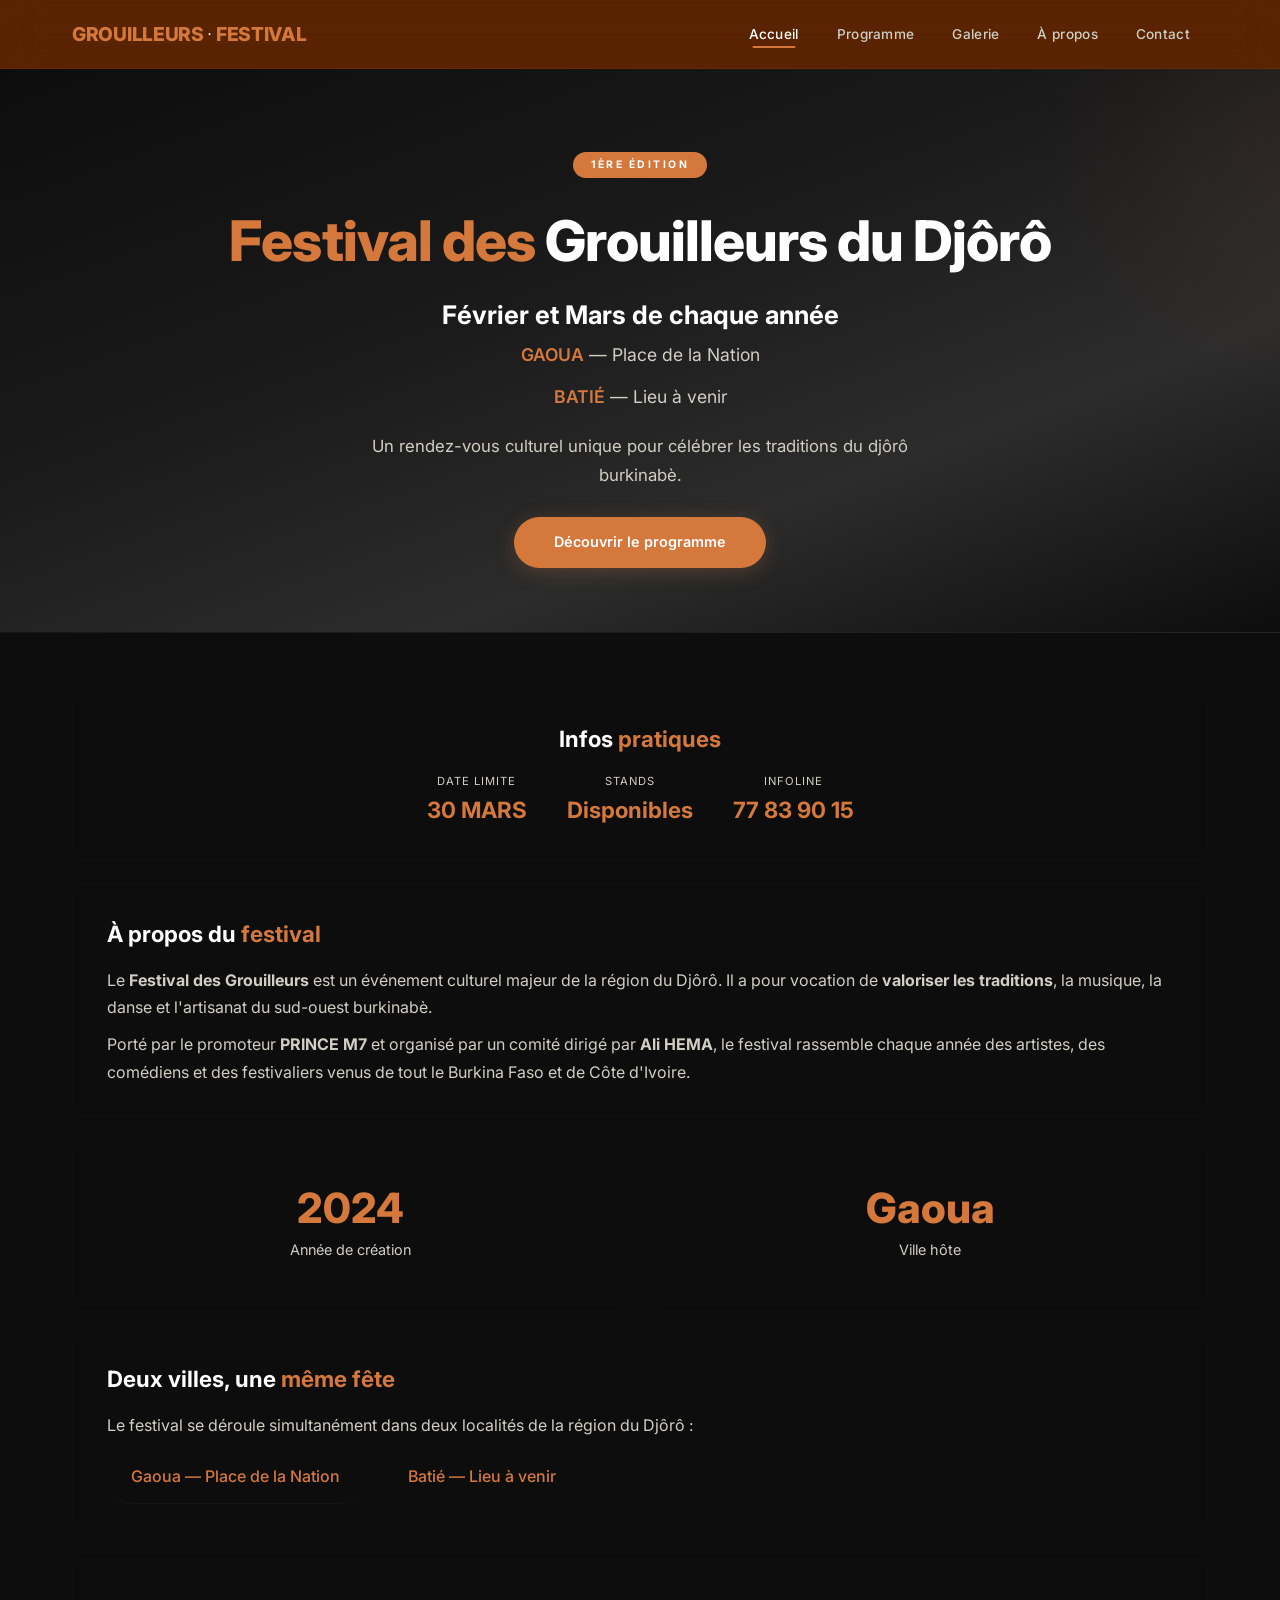
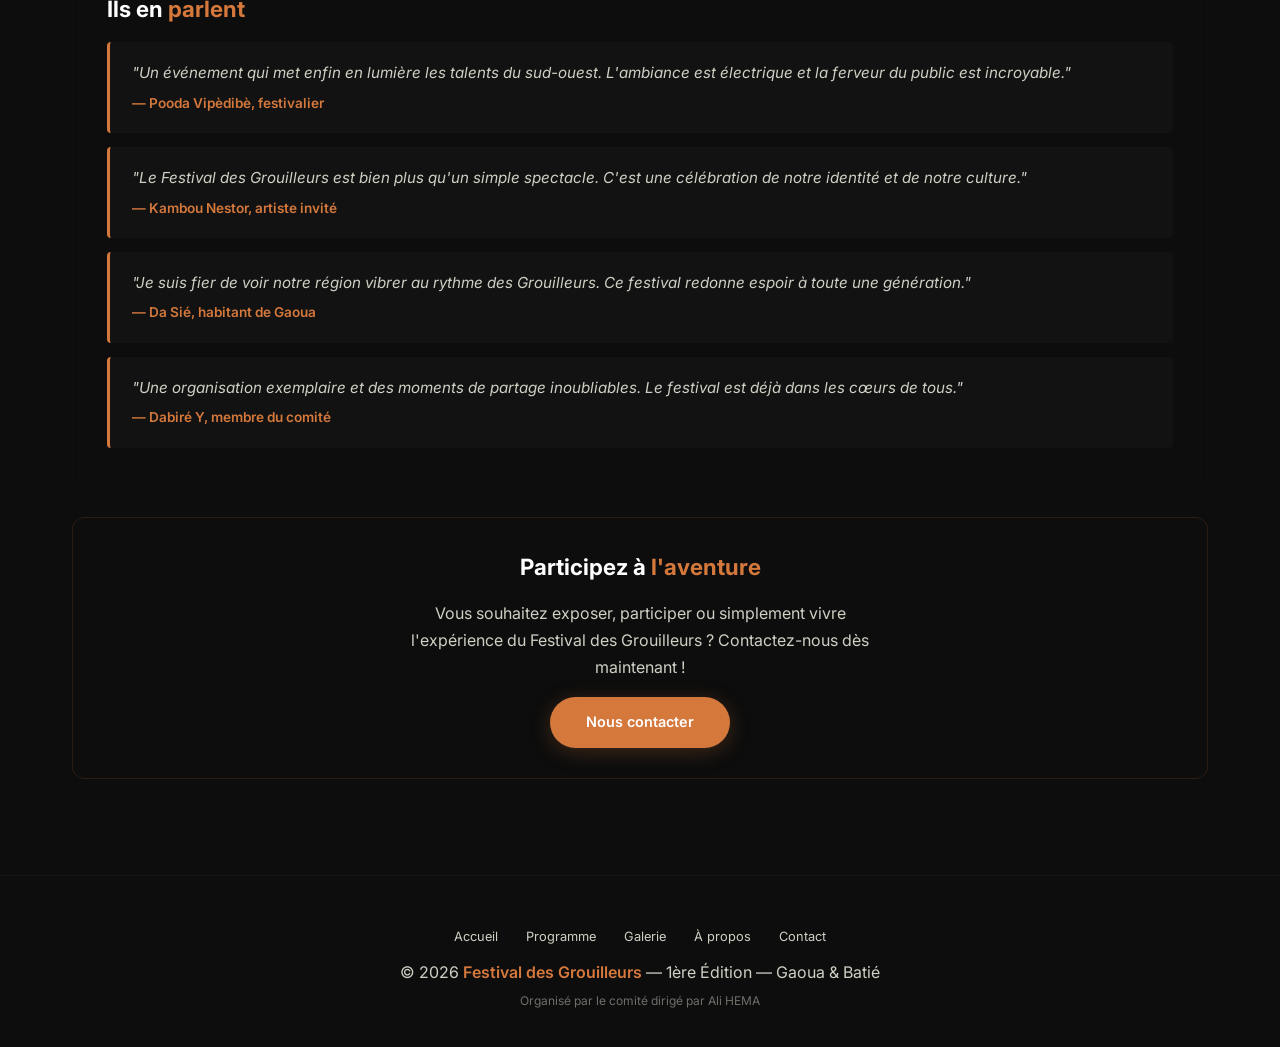
==== commit b81e52bc: "Enhance header with navigation overlay and badge Added a navigation overlay for the burger menu and " ====
--- a/index.html
+++ b/index.html
@@ -8,6 +8,9 @@
     <link rel="stylesheet" href="style.css">
 </head>
 <body>
+
+    <!-- Overlay pour le menu burger -->
+    <div class="nav-overlay"></div>
 
     <!-- ===== HEADER ===== -->
     <header>
@@ -30,8 +33,8 @@
 
     <!-- ===== HERO ===== -->
     <section class="hero">
-        <p class="sous-titre"><h1>Festival des</h1></p>
-        <h1><span>Grouilleurs</span> du Djôrô</h1>
+        <span class="badge">1ère Édition</span>
+        <h1><span>Festival des</span> Grouilleurs <span style="color: var(--blanc);">du Djôrô</span></h1>
         <p class="date">Février et Mars de chaque année</p>
         <p class="lieu"><strong>GAOUA</strong> — Place de la Nation</p>
         <p class="lieu" style="margin-top: -8px;"><strong>BATIÉ</strong> — Lieu à venir</p>
@@ -42,23 +45,7 @@
     <!-- ===== CONTENU PRINCIPAL ===== -->
     <main class="container">
 
-       
-
-        <!-- === À propos du festival === -->
-        <div class="card">
-            <h2>À propos du <span class="accent">festival</span></h2>
-            <p>
-                Le <strong>Festival des Grouilleurs</strong> est un événement culturel majeur de la région du Djôrô. 
-                Il a pour vocation de <strong>valoriser les traditions</strong>, la musique, la danse et l'artisanat 
-                du sud-ouest burkinabè.
-            </p>
-            <p style="margin-top: 10px;">
-                Porté par le promoteur <strong>PRINCE M7</strong> et organisé par un comité dirigé par 
-                <strong>Ali HEMA</strong>, le festival rassemble chaque année des artistes, des comédiens 
-                et des festivaliers venus de tout le Burkina Faso et de Côte d'Ivoire.
-            </p>
-        </div>
-         <!-- === Infos pratiques === -->
+        <!-- === Infos pratiques === -->
         <div class="card" style="text-align: center;">
             <h2>Infos <span class="accent">pratiques</span></h2>
             <div style="display: flex; gap: 40px; justify-content: center; flex-wrap: wrap; margin-top: 12px;">
@@ -75,6 +62,21 @@
                     <p style="font-size: 1.4rem; font-weight: 700; color: var(--orange);">77 83 90 15</p>
                 </div>
             </div>
+        </div>
+
+        <!-- === À propos du festival === -->
+        <div class="card">
+            <h2>À propos du <span class="accent">festival</span></h2>
+            <p>
+                Le <strong>Festival des Grouilleurs</strong> est un événement culturel majeur de la région du Djôrô. 
+                Il a pour vocation de <strong>valoriser les traditions</strong>, la musique, la danse et l'artisanat 
+                du sud-ouest burkinabè.
+            </p>
+            <p style="margin-top: 10px;">
+                Porté par le promoteur <strong>PRINCE M7</strong> et organisé par un comité dirigé par 
+                <strong>Ali HEMA</strong>, le festival rassemble chaque année des artistes, des comédiens 
+                et des festivaliers venus de tout le Burkina Faso et de Côte d'Ivoire.
+            </p>
         </div>
 
         <!-- === Chiffres clés === -->
@@ -102,7 +104,7 @@
                      Gaoua — Place de la Nation
                 </li>
                 <li style="background: var(--gris-800); padding: 12px 24px; border-radius: 30px; font-weight: 500; color: var(--orange);">
-                     Batié — Grand terrain
+                     Batié — Lieu à venir
                 </li>
             </ul>
         </div>
